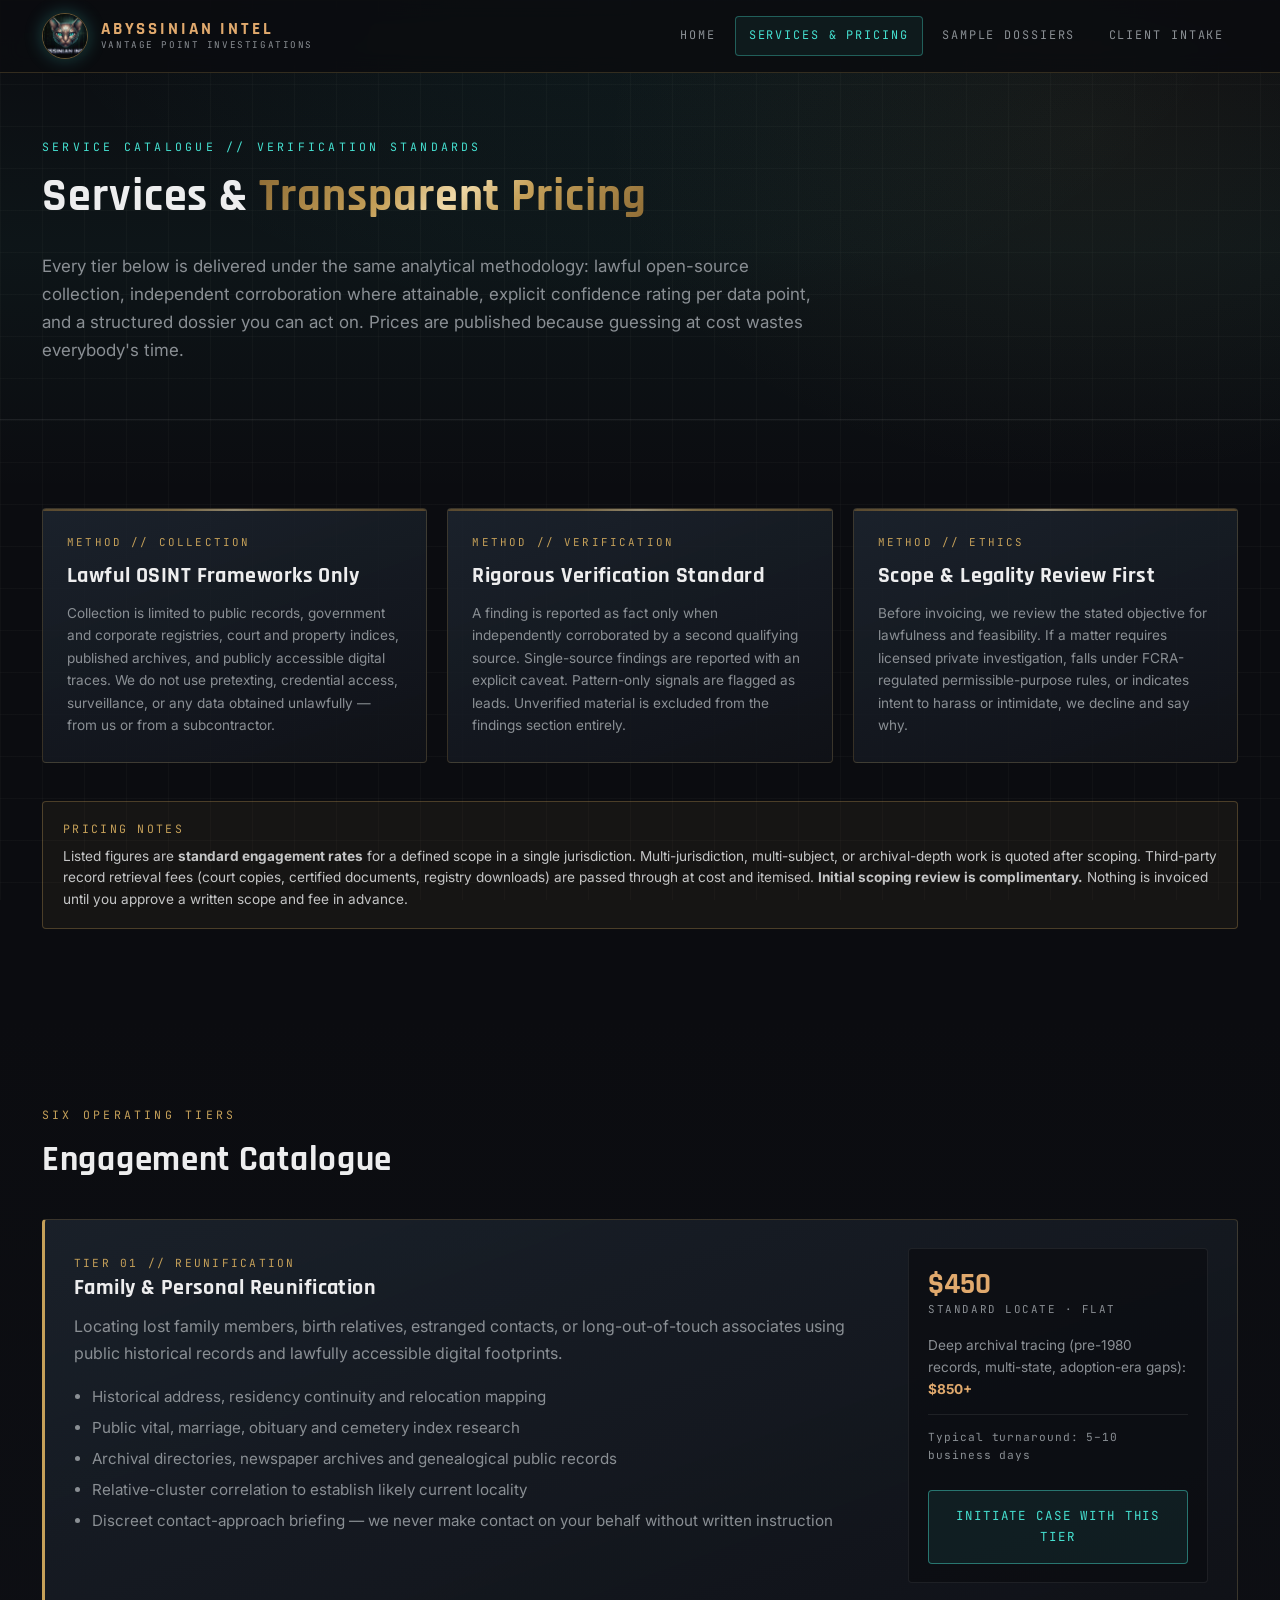
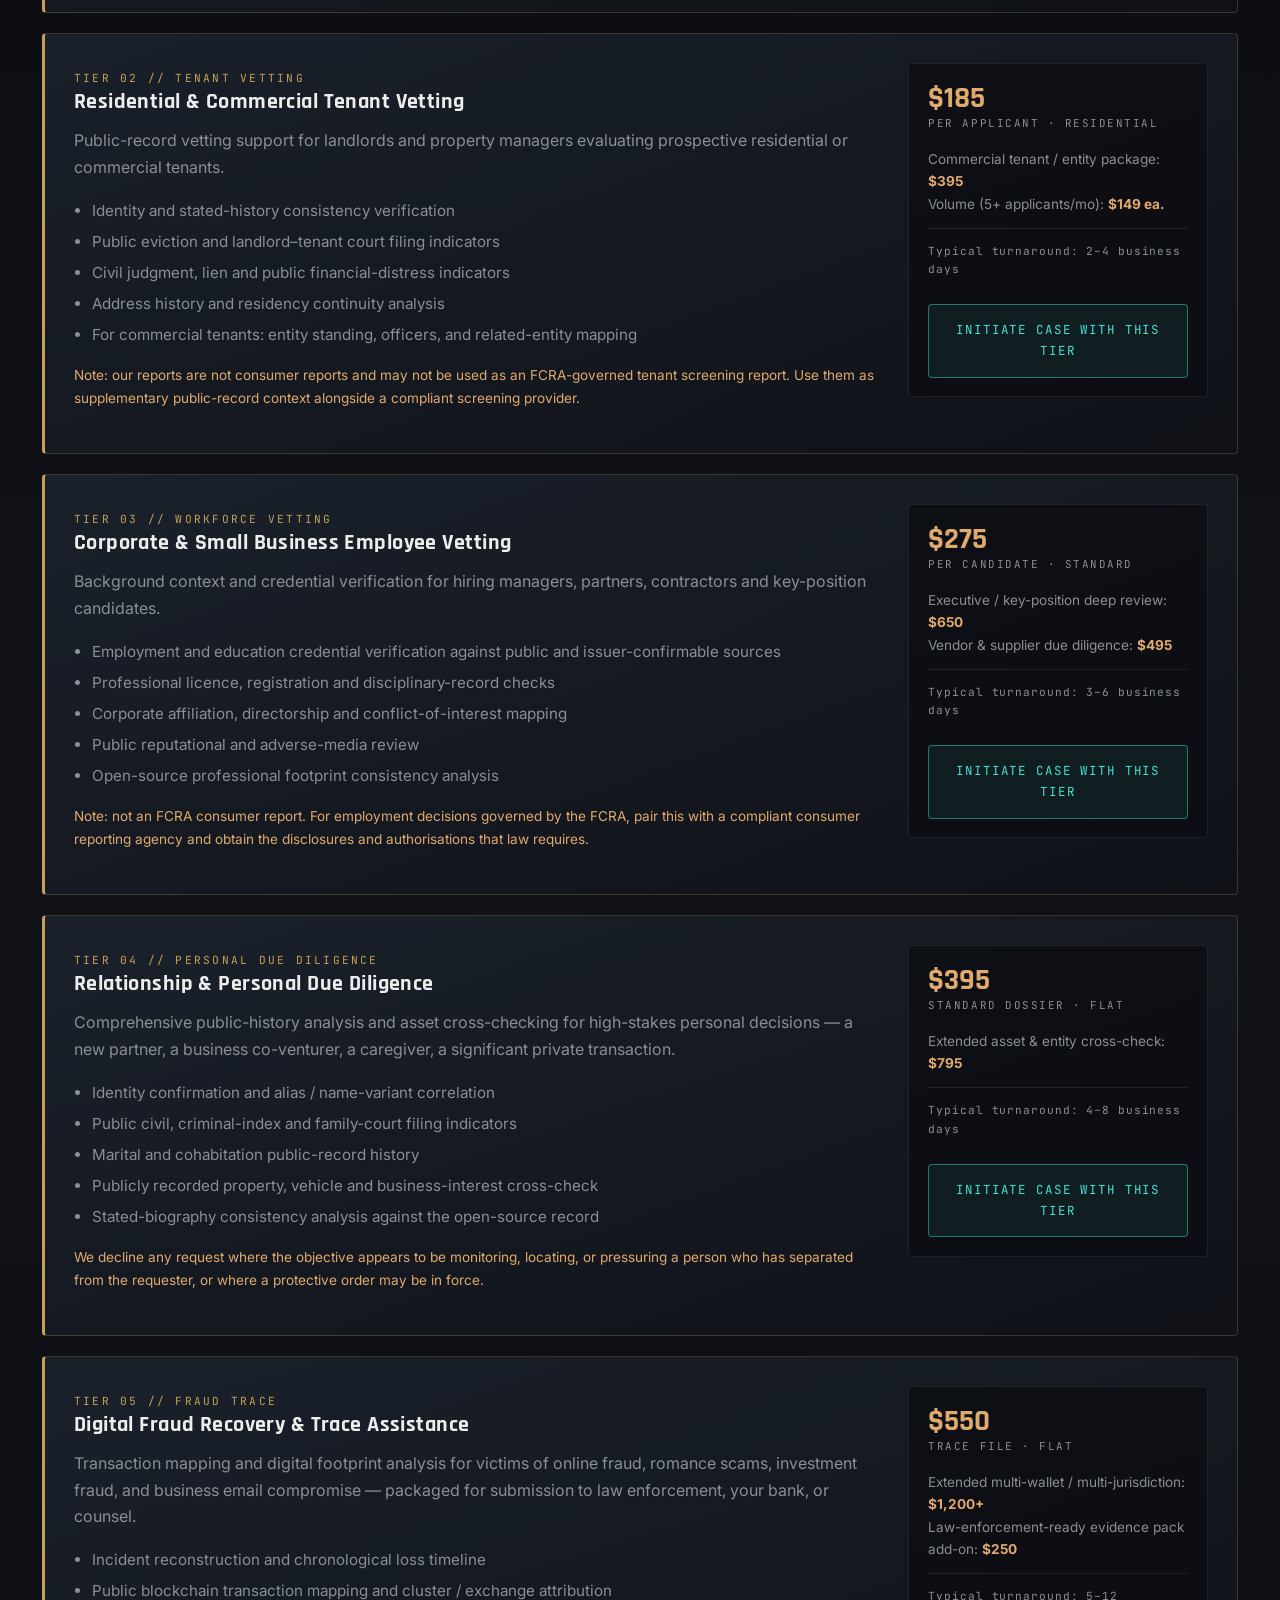
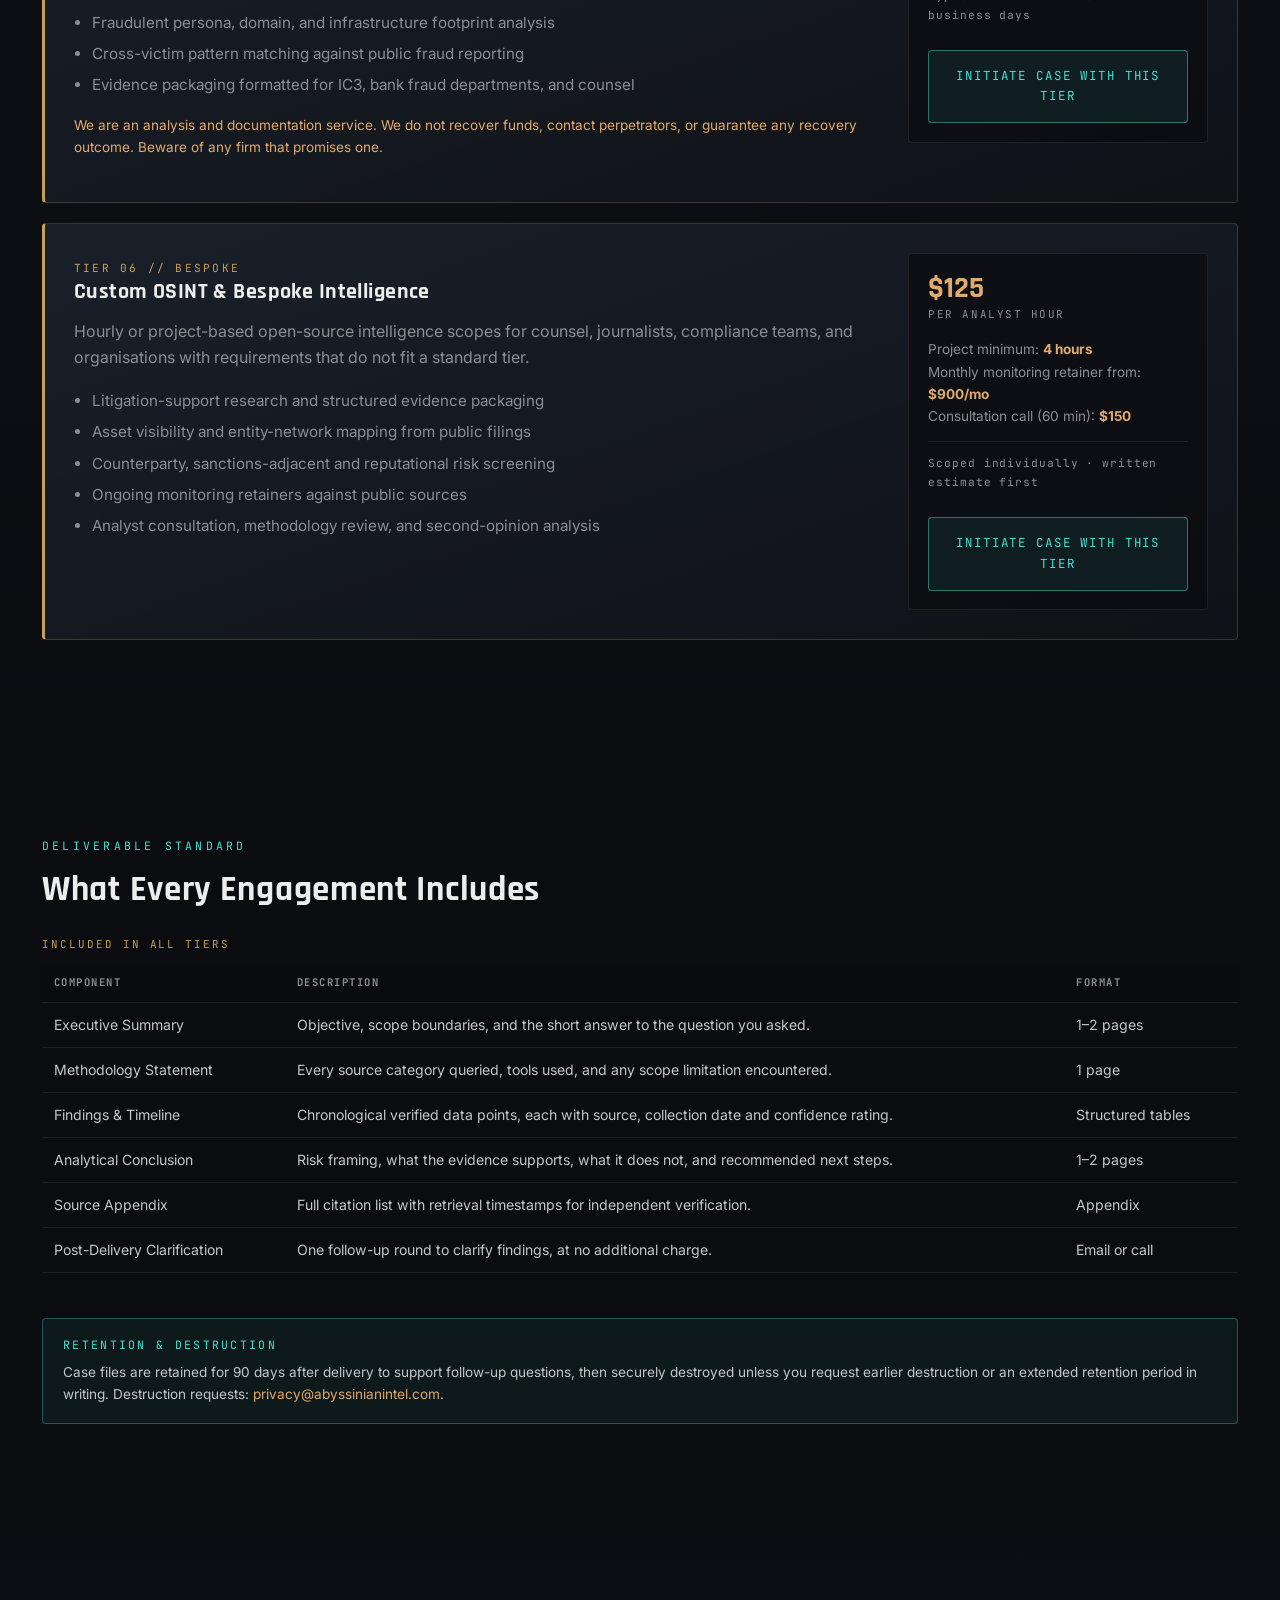
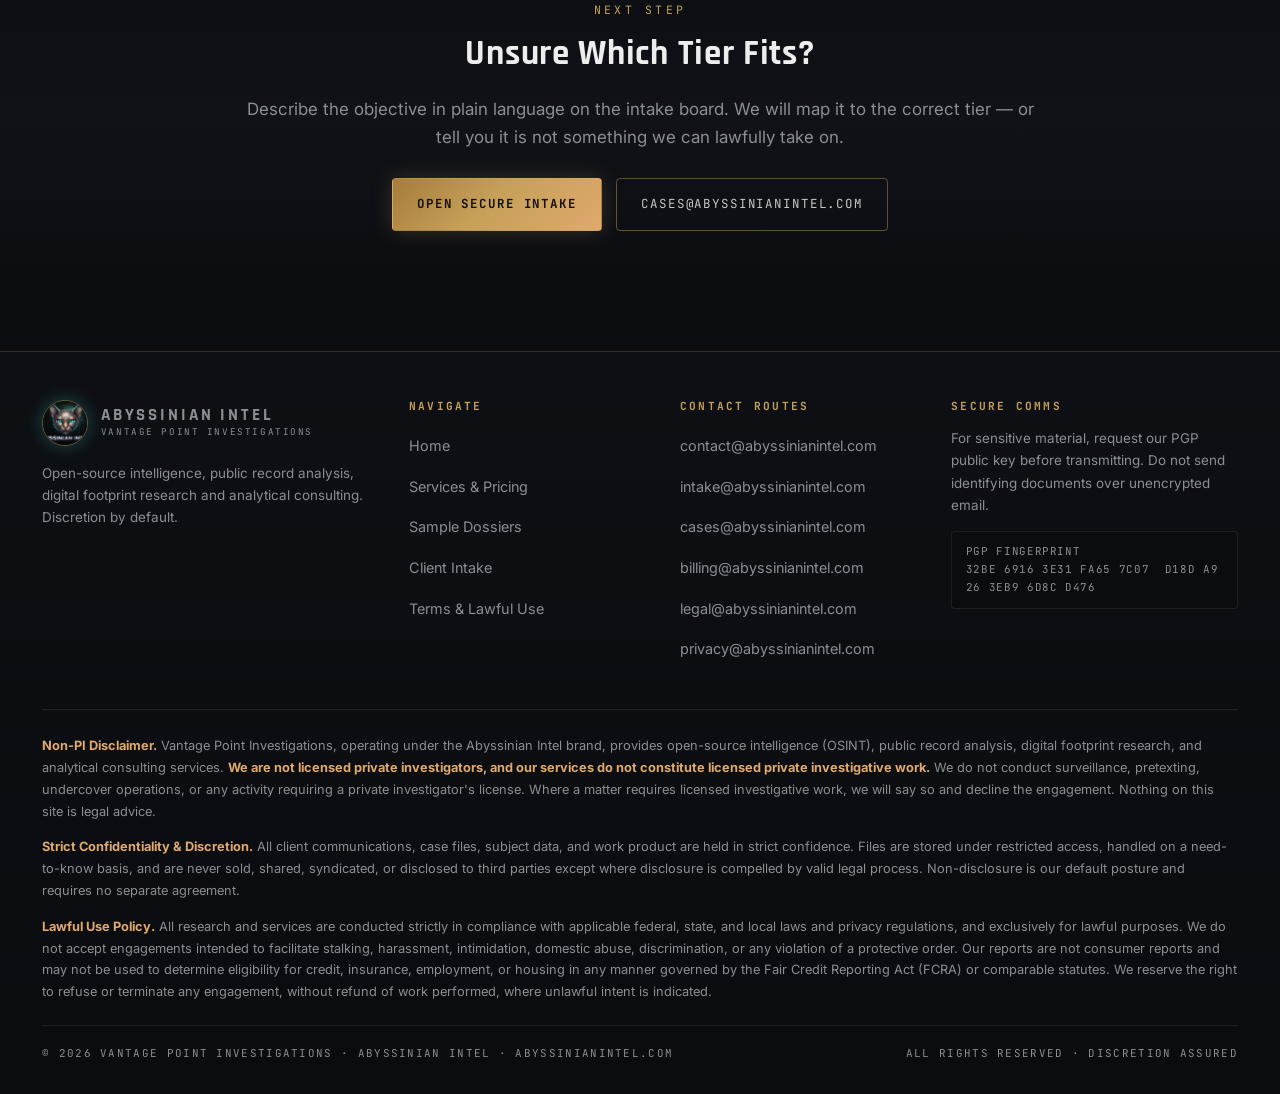
==== services.html @ d6c613a6 "Initial commit: Abyssinian Intel site build" ====
<!DOCTYPE html>
<html lang="en">
<head>
<meta charset="utf-8">
<meta name="viewport" content="width=device-width, initial-scale=1">
<title>Services &amp; Pricing — Abyssinian Intel | Vantage Point Investigations</title>
<meta name="description" content="Transparent OSINT service tiers and pricing: family reunification, tenant vetting, employee vetting, personal due diligence, digital fraud trace assistance, and bespoke intelligence scopes.">
<meta name="theme-color" content="#0B0C10">
<link rel="icon" href="assets/Logo1.jpg">
<link rel="preconnect" href="https://fonts.googleapis.com">
<link rel="preconnect" href="https://fonts.gstatic.com" crossorigin>
<link href="https://fonts.googleapis.com/css2?family=Rajdhani:wght@500;600;700&family=Inter:wght@300;400;500;600&family=JetBrains+Mono:wght@400;500&display=swap" rel="stylesheet">
<link rel="stylesheet" href="assets/css/style.css">
</head>
<body>

<div class="backdrop" aria-hidden="true"></div>

<!-- ====================== HEADER ====================== -->
<header class="site-header">
  <div class="wrap nav">
    <a class="brand" href="index.html" aria-label="Abyssinian Intel — home">
      <img class="brand__mark" src="assets/Logo1.jpg" alt="Abyssinian Intel emblem">
      <span class="brand__text">
        <span class="brand__name">Abyssinian Intel</span>
        <span class="brand__sub">Vantage Point Investigations</span>
      </span>
    </a>
    <button class="nav__toggle" type="button" aria-controls="nav-links" aria-expanded="false" aria-label="Toggle navigation">☰</button>
    <nav class="nav__links" id="nav-links" aria-label="Primary">
      <a href="index.html">Home</a>
      <a href="services.html">Services &amp; Pricing</a>
      <a href="reports.html">Sample Dossiers</a>
      <a href="intake.html">Client Intake</a>
    </nav>
  </div>
</header>

<main>

  <!-- ====================== PAGE HEAD ====================== -->
  <section class="page-head">
    <div class="wrap">
      <span class="eyebrow">Service Catalogue // Verification Standards</span>
      <h1>Services &amp; <span class="metal">Transparent Pricing</span></h1>
      <p class="lede">
        Every tier below is delivered under the same analytical methodology: lawful open-source collection,
        independent corroboration where attainable, explicit confidence rating per data point, and a structured
        dossier you can act on. Prices are published because guessing at cost wastes everybody's time.
      </p>
    </div>
  </section>

  <!-- ====================== METHODOLOGY ====================== -->
  <section class="section">
    <div class="wrap">
      <div class="grid grid--3 mb-3">
        <div class="card" data-reveal>
          <span class="card__icon">METHOD // COLLECTION</span>
          <h3>Lawful OSINT Frameworks Only</h3>
          <p class="small dim mb-0">
            Collection is limited to public records, government and corporate registries, court and property
            indices, published archives, and publicly accessible digital traces. We do not use pretexting,
            credential access, surveillance, or any data obtained unlawfully — from us or from a subcontractor.
          </p>
        </div>
        <div class="card" data-reveal>
          <span class="card__icon">METHOD // VERIFICATION</span>
          <h3>Rigorous Verification Standard</h3>
          <p class="small dim mb-0">
            A finding is reported as fact only when independently corroborated by a second qualifying source.
            Single-source findings are reported with an explicit caveat. Pattern-only signals are flagged as
            leads. Unverified material is excluded from the findings section entirely.
          </p>
        </div>
        <div class="card" data-reveal>
          <span class="card__icon">METHOD // ETHICS</span>
          <h3>Scope &amp; Legality Review First</h3>
          <p class="small dim mb-0">
            Before invoicing, we review the stated objective for lawfulness and feasibility. If a matter requires
            licensed private investigation, falls under FCRA-regulated permissible-purpose rules, or indicates
            intent to harass or intimidate, we decline and say why.
          </p>
        </div>
      </div>

      <div class="notice" role="note">
        <span class="notice__title">Pricing Notes</span>
        <p class="mb-0 small">
          Listed figures are <strong>standard engagement rates</strong> for a defined scope in a single jurisdiction.
          Multi-jurisdiction, multi-subject, or archival-depth work is quoted after scoping. Third-party record
          retrieval fees (court copies, certified documents, registry downloads) are passed through at cost and
          itemised. <strong>Initial scoping review is complimentary.</strong> Nothing is invoiced until you approve
          a written scope and fee in advance.
        </p>
      </div>
    </div>
  </section>

  <!-- ====================== SERVICE TIERS ====================== -->
  <section class="section section--alt">
    <div class="wrap">
      <span class="eyebrow eyebrow--copper">Six Operating Tiers</span>
      <h2 class="mb-3">Engagement Catalogue</h2>

      <!-- ---------- TIER 1 ---------- -->
      <article class="tier" id="tier-1" data-reveal>
        <div>
          <span class="tier__no">TIER 01 // REUNIFICATION</span>
          <h3>Family &amp; Personal Reunification</h3>
          <p class="dim">
            Locating lost family members, birth relatives, estranged contacts, or long-out-of-touch associates
            using public historical records and lawfully accessible digital footprints.
          </p>
          <ul class="dim">
            <li>Historical address, residency continuity and relocation mapping</li>
            <li>Public vital, marriage, obituary and cemetery index research</li>
            <li>Archival directories, newspaper archives and genealogical public records</li>
            <li>Relative-cluster correlation to establish likely current locality</li>
            <li>Discreet contact-approach briefing — we never make contact on your behalf without written instruction</li>
          </ul>
        </div>
        <aside class="tier__price">
          <span class="tier__amount">$450</span>
          <span class="tier__unit">Standard locate · flat</span>
          <p class="small dim mb-1">Deep archival tracing (pre-1980 records, multi-state, adoption-era gaps): <strong style="color:var(--bronze)">$850+</strong></p>
          <div class="tier__meta">Typical turnaround: 5–10 business days</div>
          <a class="btn btn--cyan btn--block mt-2" href="intake.html?service=family-reunification">Initiate Case with this Tier</a>
        </aside>
      </article>

      <!-- ---------- TIER 2 ---------- -->
      <article class="tier" id="tier-2" data-reveal>
        <div>
          <span class="tier__no">TIER 02 // TENANT VETTING</span>
          <h3>Residential &amp; Commercial Tenant Vetting</h3>
          <p class="dim">
            Public-record vetting support for landlords and property managers evaluating prospective residential
            or commercial tenants.
          </p>
          <ul class="dim">
            <li>Identity and stated-history consistency verification</li>
            <li>Public eviction and landlord–tenant court filing indicators</li>
            <li>Civil judgment, lien and public financial-distress indicators</li>
            <li>Address history and residency continuity analysis</li>
            <li>For commercial tenants: entity standing, officers, and related-entity mapping</li>
          </ul>
          <p class="small" style="color:var(--warn)">
            Note: our reports are not consumer reports and may not be used as an FCRA-governed tenant screening
            report. Use them as supplementary public-record context alongside a compliant screening provider.
          </p>
        </div>
        <aside class="tier__price">
          <span class="tier__amount">$185</span>
          <span class="tier__unit">Per applicant · residential</span>
          <p class="small dim mb-1">Commercial tenant / entity package: <strong style="color:var(--bronze)">$395</strong><br>Volume (5+ applicants/mo): <strong style="color:var(--bronze)">$149 ea.</strong></p>
          <div class="tier__meta">Typical turnaround: 2–4 business days</div>
          <a class="btn btn--cyan btn--block mt-2" href="intake.html?service=tenant-vetting">Initiate Case with this Tier</a>
        </aside>
      </article>

      <!-- ---------- TIER 3 ---------- -->
      <article class="tier" id="tier-3" data-reveal>
        <div>
          <span class="tier__no">TIER 03 // WORKFORCE VETTING</span>
          <h3>Corporate &amp; Small Business Employee Vetting</h3>
          <p class="dim">
            Background context and credential verification for hiring managers, partners, contractors and
            key-position candidates.
          </p>
          <ul class="dim">
            <li>Employment and education credential verification against public and issuer-confirmable sources</li>
            <li>Professional licence, registration and disciplinary-record checks</li>
            <li>Corporate affiliation, directorship and conflict-of-interest mapping</li>
            <li>Public reputational and adverse-media review</li>
            <li>Open-source professional footprint consistency analysis</li>
          </ul>
          <p class="small" style="color:var(--warn)">
            Note: not an FCRA consumer report. For employment decisions governed by the FCRA, pair this with a
            compliant consumer reporting agency and obtain the disclosures and authorisations that law requires.
          </p>
        </div>
        <aside class="tier__price">
          <span class="tier__amount">$275</span>
          <span class="tier__unit">Per candidate · standard</span>
          <p class="small dim mb-1">Executive / key-position deep review: <strong style="color:var(--bronze)">$650</strong><br>Vendor &amp; supplier due diligence: <strong style="color:var(--bronze)">$495</strong></p>
          <div class="tier__meta">Typical turnaround: 3–6 business days</div>
          <a class="btn btn--cyan btn--block mt-2" href="intake.html?service=employee-vetting">Initiate Case with this Tier</a>
        </aside>
      </article>

      <!-- ---------- TIER 4 ---------- -->
      <article class="tier" id="tier-4" data-reveal>
        <div>
          <span class="tier__no">TIER 04 // PERSONAL DUE DILIGENCE</span>
          <h3>Relationship &amp; Personal Due Diligence</h3>
          <p class="dim">
            Comprehensive public-history analysis and asset cross-checking for high-stakes personal decisions —
            a new partner, a business co-venturer, a caregiver, a significant private transaction.
          </p>
          <ul class="dim">
            <li>Identity confirmation and alias / name-variant correlation</li>
            <li>Public civil, criminal-index and family-court filing indicators</li>
            <li>Marital and cohabitation public-record history</li>
            <li>Publicly recorded property, vehicle and business-interest cross-check</li>
            <li>Stated-biography consistency analysis against the open-source record</li>
          </ul>
          <p class="small" style="color:var(--warn)">
            We decline any request where the objective appears to be monitoring, locating, or pressuring a person
            who has separated from the requester, or where a protective order may be in force.
          </p>
        </div>
        <aside class="tier__price">
          <span class="tier__amount">$395</span>
          <span class="tier__unit">Standard dossier · flat</span>
          <p class="small dim mb-1">Extended asset &amp; entity cross-check: <strong style="color:var(--bronze)">$795</strong></p>
          <div class="tier__meta">Typical turnaround: 4–8 business days</div>
          <a class="btn btn--cyan btn--block mt-2" href="intake.html?service=relationship-diligence">Initiate Case with this Tier</a>
        </aside>
      </article>

      <!-- ---------- TIER 5 ---------- -->
      <article class="tier" id="tier-5" data-reveal>
        <div>
          <span class="tier__no">TIER 05 // FRAUD TRACE</span>
          <h3>Digital Fraud Recovery &amp; Trace Assistance</h3>
          <p class="dim">
            Transaction mapping and digital footprint analysis for victims of online fraud, romance scams,
            investment fraud, and business email compromise — packaged for submission to law enforcement,
            your bank, or counsel.
          </p>
          <ul class="dim">
            <li>Incident reconstruction and chronological loss timeline</li>
            <li>Public blockchain transaction mapping and cluster / exchange attribution</li>
            <li>Fraudulent persona, domain, and infrastructure footprint analysis</li>
            <li>Cross-victim pattern matching against public fraud reporting</li>
            <li>Evidence packaging formatted for IC3, bank fraud departments, and counsel</li>
          </ul>
          <p class="small" style="color:var(--warn)">
            We are an analysis and documentation service. We do not recover funds, contact perpetrators,
            or guarantee any recovery outcome. Beware of any firm that promises one.
          </p>
        </div>
        <aside class="tier__price">
          <span class="tier__amount">$550</span>
          <span class="tier__unit">Trace file · flat</span>
          <p class="small dim mb-1">Extended multi-wallet / multi-jurisdiction: <strong style="color:var(--bronze)">$1,200+</strong><br>Law-enforcement-ready evidence pack add-on: <strong style="color:var(--bronze)">$250</strong></p>
          <div class="tier__meta">Typical turnaround: 5–12 business days</div>
          <a class="btn btn--cyan btn--block mt-2" href="intake.html?service=fraud-trace">Initiate Case with this Tier</a>
        </aside>
      </article>

      <!-- ---------- TIER 6 ---------- -->
      <article class="tier" id="tier-6" data-reveal>
        <div>
          <span class="tier__no">TIER 06 // BESPOKE</span>
          <h3>Custom OSINT &amp; Bespoke Intelligence</h3>
          <p class="dim">
            Hourly or project-based open-source intelligence scopes for counsel, journalists, compliance teams,
            and organisations with requirements that do not fit a standard tier.
          </p>
          <ul class="dim">
            <li>Litigation-support research and structured evidence packaging</li>
            <li>Asset visibility and entity-network mapping from public filings</li>
            <li>Counterparty, sanctions-adjacent and reputational risk screening</li>
            <li>Ongoing monitoring retainers against public sources</li>
            <li>Analyst consultation, methodology review, and second-opinion analysis</li>
          </ul>
        </div>
        <aside class="tier__price">
          <span class="tier__amount">$125</span>
          <span class="tier__unit">Per analyst hour</span>
          <p class="small dim mb-1">Project minimum: <strong style="color:var(--bronze)">4 hours</strong><br>Monthly monitoring retainer from: <strong style="color:var(--bronze)">$900/mo</strong><br>Consultation call (60 min): <strong style="color:var(--bronze)">$150</strong></p>
          <div class="tier__meta">Scoped individually · written estimate first</div>
          <a class="btn btn--cyan btn--block mt-2" href="intake.html?service=custom-osint">Initiate Case with this Tier</a>
        </aside>
      </article>

    </div>
  </section>

  <!-- ====================== COMPARISON / DELIVERABLES ====================== -->
  <section class="section">
    <div class="wrap">
      <span class="eyebrow">Deliverable Standard</span>
      <h2 class="mb-2">What Every Engagement Includes</h2>
      <div class="table-scroll">
        <table class="data-table">
          <caption>Included in all tiers</caption>
          <thead>
            <tr><th scope="col">Component</th><th scope="col">Description</th><th scope="col">Format</th></tr>
          </thead>
          <tbody>
            <tr><td>Executive Summary</td><td>Objective, scope boundaries, and the short answer to the question you asked.</td><td>1–2 pages</td></tr>
            <tr><td>Methodology Statement</td><td>Every source category queried, tools used, and any scope limitation encountered.</td><td>1 page</td></tr>
            <tr><td>Findings &amp; Timeline</td><td>Chronological verified data points, each with source, collection date and confidence rating.</td><td>Structured tables</td></tr>
            <tr><td>Analytical Conclusion</td><td>Risk framing, what the evidence supports, what it does not, and recommended next steps.</td><td>1–2 pages</td></tr>
            <tr><td>Source Appendix</td><td>Full citation list with retrieval timestamps for independent verification.</td><td>Appendix</td></tr>
            <tr><td>Post-Delivery Clarification</td><td>One follow-up round to clarify findings, at no additional charge.</td><td>Email or call</td></tr>
          </tbody>
        </table>
      </div>

      <div class="notice notice--cyan mt-2">
        <span class="notice__title">Retention &amp; Destruction</span>
        <p class="mb-0 small">
          Case files are retained for 90 days after delivery to support follow-up questions, then securely destroyed
          unless you request earlier destruction or an extended retention period in writing. Destruction requests:
          <a href="mailto:privacy@abyssinianintel.com">privacy@abyssinianintel.com</a>.
        </p>
      </div>
    </div>
  </section>

  <!-- ====================== CTA ====================== -->
  <section class="section section--alt">
    <div class="wrap center">
      <span class="eyebrow eyebrow--copper">Next Step</span>
      <h2>Unsure Which Tier Fits?</h2>
      <p class="lede mb-2">
        Describe the objective in plain language on the intake board. We will map it to the correct tier —
        or tell you it is not something we can lawfully take on.
      </p>
      <div class="btn-row">
        <a class="btn btn--primary" href="intake.html">Open Secure Intake</a>
        <a class="btn btn--ghost" href="mailto:cases@abyssinianintel.com">cases@abyssinianintel.com</a>
      </div>
    </div>
  </section>

</main>

<!-- ====================== FOOTER ====================== -->
<footer class="site-footer">
  <div class="wrap">
    <div class="footer-grid">
      <div>
        <a class="brand" href="index.html" style="margin-bottom:1rem">
          <img class="brand__mark" src="assets/Logo1.jpg" alt="">
          <span class="brand__text">
            <span class="brand__name">Abyssinian Intel</span>
            <span class="brand__sub">Vantage Point Investigations</span>
          </span>
        </a>
        <p class="footer-note">
          Open-source intelligence, public record analysis, digital footprint research
          and analytical consulting. Discretion by default.
        </p>
      </div>
      <div>
        <h4>Navigate</h4>
        <ul>
          <li><a href="index.html">Home</a></li>
          <li><a href="services.html">Services &amp; Pricing</a></li>
          <li><a href="reports.html">Sample Dossiers</a></li>
          <li><a href="intake.html">Client Intake</a></li>
          <li><a href="intake.html#terms">Terms &amp; Lawful Use</a></li>
        </ul>
      </div>
      <div>
        <h4>Contact Routes</h4>
        <ul>
          <li><a href="mailto:contact@abyssinianintel.com">contact@abyssinianintel.com</a></li>
          <li><a href="mailto:intake@abyssinianintel.com">intake@abyssinianintel.com</a></li>
          <li><a href="mailto:cases@abyssinianintel.com">cases@abyssinianintel.com</a></li>
          <li><a href="mailto:billing@abyssinianintel.com">billing@abyssinianintel.com</a></li>
          <li><a href="mailto:legal@abyssinianintel.com">legal@abyssinianintel.com</a></li>
          <li><a href="mailto:privacy@abyssinianintel.com">privacy@abyssinianintel.com</a></li>
        </ul>
      </div>
      <div>
        <h4>Secure Comms</h4>
        <p class="footer-note">
          For sensitive material, request our PGP public key before transmitting. Do not send
          identifying documents over unencrypted email.
        </p>
        <div class="pgp">
          PGP FINGERPRINT<br>
          32BE 6916 3E31 FA65 7C07&nbsp; D18D A926 3EB9 6D8C D476<br>
        </div>
      </div>
    </div>

    <div class="legal-block">
      <p>
        <strong>Non-PI Disclaimer.</strong> Vantage Point Investigations, operating under the Abyssinian Intel
        brand, provides open-source intelligence (OSINT), public record analysis, digital footprint research,
        and analytical consulting services. <strong>We are not licensed private investigators, and our services
        do not constitute licensed private investigative work.</strong> We do not conduct surveillance, pretexting,
        undercover operations, or any activity requiring a private investigator's license. Where a matter requires
        licensed investigative work, we will say so and decline the engagement. Nothing on this site is legal advice.
      </p>
      <p>
        <strong>Strict Confidentiality &amp; Discretion.</strong> All client communications, case files, subject
        data, and work product are held in strict confidence. Files are stored under restricted access, handled
        on a need-to-know basis, and are never sold, shared, syndicated, or disclosed to third parties except
        where disclosure is compelled by valid legal process. Non-disclosure is our default posture and requires
        no separate agreement.
      </p>
      <p>
        <strong>Lawful Use Policy.</strong> All research and services are conducted strictly in compliance with
        applicable federal, state, and local laws and privacy regulations, and exclusively for lawful purposes.
        We do not accept engagements intended to facilitate stalking, harassment, intimidation, domestic abuse,
        discrimination, or any violation of a protective order. Our reports are not consumer reports and may not
        be used to determine eligibility for credit, insurance, employment, or housing in any manner governed by
        the Fair Credit Reporting Act (FCRA) or comparable statutes. We reserve the right to refuse or terminate
        any engagement, without refund of work performed, where unlawful intent is indicated.
      </p>
      <div class="colophon">
        <span>&copy; <span data-year>2026</span> Vantage Point Investigations · Abyssinian Intel · abyssinianintel.com</span>
        <span>All rights reserved · Discretion assured</span>
      </div>
    </div>
  </div>
</footer>

<script src="assets/js/main.js"></script>
</body>
</html>
---- assets/css/style.css ----
/* ==========================================================================
   ABYSSINIAN INTEL / VANTAGE POINT INVESTIGATIONS
   Global stylesheet — shared across index, services, reports, intake
   --------------------------------------------------------------------------
   Palette:
     --obsidian   #0B0C10   deep background
     --gunmetal   #1F2833   panel / elevated surface
     --copper     #C5A059   primary metallic accent
     --bronze     #E0A96D   secondary metallic accent (gradient partner)
     --cyan       #45E0D0   active data node / live signal
     --bone       #C5C6C7   primary off-white text
   ========================================================================== */

/* ---------- 1. TOKENS ---------- */
:root {
  --obsidian:      #0B0C10;
  --obsidian-2:    #101218;
  --gunmetal:      #1F2833;
  --gunmetal-2:    #17202A;
  --copper:        #C5A059;
  --bronze:        #E0A96D;
  --cyan:          #45E0D0;
  --cyan-dim:      #1E8C82;
  --bone:          #C5C6C7;
  --bone-dim:      #8A8F94;
  --danger:        #D9534F;
  --warn:          #E0A96D;
  --ok:            #45E0D0;

  --metal-grad: linear-gradient(135deg, #8C6A34 0%, #C5A059 35%, #F0D9A8 50%, #C5A059 65%, #8C6A34 100%);
  --edge:       1px solid rgba(197, 160, 89, 0.22);
  --edge-soft:  1px solid rgba(197, 198, 199, 0.10);
  --glow-cyan:  0 0 18px rgba(69, 224, 208, 0.28);
  --glow-copper:0 0 22px rgba(197, 160, 89, 0.22);

  --font-display: "Rajdhani", "Oswald", "Arial Narrow", sans-serif;
  --font-body:    "Inter", "Segoe UI", system-ui, -apple-system, sans-serif;
  --font-mono:    "JetBrains Mono", "IBM Plex Mono", "Consolas", monospace;

  --maxw: 1240px;
  --radius: 4px;
}

/* ---------- 2. RESET ---------- */
*, *::before, *::after { box-sizing: border-box; }
html { scroll-behavior: smooth; -webkit-text-size-adjust: 100%; }
body {
  margin: 0;
  background: var(--obsidian);
  color: var(--bone);
  font-family: var(--font-body);
  font-size: 16px;
  line-height: 1.65;
  overflow-x: hidden;
}
img { max-width: 100%; display: block; }
a { color: var(--bronze); text-decoration: none; transition: color .2s ease; }
a:hover { color: var(--cyan); }
h1, h2, h3, h4 {
  font-family: var(--font-display);
  font-weight: 700;
  letter-spacing: .02em;
  line-height: 1.18;
  margin: 0 0 .6em;
  color: #EDEDEE;
}
h1 { font-size: clamp(2rem, 5vw, 3.4rem); }
h2 { font-size: clamp(1.5rem, 3vw, 2.2rem); }
h3 { font-size: clamp(1.1rem, 2vw, 1.35rem); }
p  { margin: 0 0 1.1em; }
ul { margin: 0 0 1.1em; padding-left: 1.15rem; }
li { margin-bottom: .4em; }
hr { border: 0; border-top: var(--edge-soft); margin: 2.5rem 0; }

/* Anchor targets must clear the sticky header, or a jump to #tier-3 (or a
   case file, or #terms) lands with its heading hidden behind the nav bar. */
[id] { scroll-margin-top: 88px; }

/* ---------- 3. LAYOUT PRIMITIVES ---------- */
.wrap { width: 100%; max-width: var(--maxw); margin: 0 auto; padding-inline: 22px; }
.section { padding-block: clamp(3rem, 7vw, 5.5rem); }
.section--alt { background: linear-gradient(180deg, var(--obsidian) 0%, var(--obsidian-2) 50%, var(--obsidian) 100%); }
.center { text-align: center; }
.lede { font-size: 1.06rem; color: var(--bone-dim); max-width: 72ch; }
.center .lede { margin-inline: auto; }

/* Eyebrow / classification label */
.eyebrow {
  font-family: var(--font-mono);
  font-size: .72rem;
  letter-spacing: .28em;
  text-transform: uppercase;
  color: var(--cyan);
  margin-bottom: .9rem;
  display: block;
}
.eyebrow--copper { color: var(--copper); }

/* Metallic gradient text */
.metal {
  background: var(--metal-grad);
  -webkit-background-clip: text;
  background-clip: text;
  color: transparent;
  -webkit-text-fill-color: transparent;
}

/* ---------- 4. BACKDROP: subtle data-grid + scanline ---------- */
.backdrop {
  position: fixed;
  inset: 0;
  z-index: -2;
  pointer-events: none;
  background:
    radial-gradient(900px 600px at 50% -10%, rgba(69,224,208,.07), transparent 70%),
    radial-gradient(700px 500px at 85% 15%, rgba(197,160,89,.06), transparent 70%),
    linear-gradient(rgba(197,198,199,.030) 1px, transparent 1px) 0 0 / 100% 42px,
    linear-gradient(90deg, rgba(197,198,199,.030) 1px, transparent 1px) 0 0 / 42px 100%,
    var(--obsidian);
}
.backdrop::after {
  /* slow ambient sweep */
  content: "";
  position: absolute;
  inset: 0;
  background: linear-gradient(180deg, transparent 0%, rgba(69,224,208,.045) 50%, transparent 100%);
  height: 55%;
  animation: sweep 14s linear infinite;
}
@keyframes sweep {
  0%   { transform: translateY(-60%); opacity: 0; }
  15%  { opacity: 1; }
  85%  { opacity: 1; }
  100% { transform: translateY(160%); opacity: 0; }
}

/* ---------- 5. HEADER / NAV ---------- */
.site-header {
  position: sticky;
  top: 0;
  z-index: 60;
  background: rgba(11, 12, 16, .86);
  backdrop-filter: blur(10px);
  -webkit-backdrop-filter: blur(10px);
  border-bottom: var(--edge);
}
.nav {
  display: flex;
  align-items: center;
  justify-content: space-between;
  gap: 1rem;
  min-height: 72px;
}
.brand { display: flex; align-items: center; gap: .8rem; }
.brand__mark {
  width: 46px; height: 46px;
  border-radius: 50%;
  object-fit: cover;
  object-position: center 42%;
  border: 1px solid rgba(197,160,89,.5);
  box-shadow: var(--glow-cyan);
  flex: none;
}
.brand__text { display: flex; flex-direction: column; line-height: 1.05; }
.brand__name {
  font-family: var(--font-display);
  font-weight: 700;
  font-size: 1.05rem;
  letter-spacing: .17em;
  text-transform: uppercase;
}
.brand__sub {
  font-family: var(--font-mono);
  font-size: .58rem;
  letter-spacing: .17em;
  text-transform: uppercase;
  color: var(--bone-dim);
  margin-top: 3px;
}

.nav__links { display: flex; align-items: center; gap: .35rem; }
.nav__links a {
  font-family: var(--font-mono);
  font-size: .74rem;
  letter-spacing: .16em;
  text-transform: uppercase;
  color: var(--bone-dim);
  padding: .55rem .8rem;
  border: 1px solid transparent;
  border-radius: var(--radius);
  transition: all .2s ease;
}
.nav__links a:hover { color: var(--bone); border-color: rgba(197,160,89,.28); }
.nav__links a.is-active { color: var(--cyan); border-color: rgba(69,224,208,.35); background: rgba(69,224,208,.06); }

/* Mobile nav toggle */
.nav__toggle {
  display: none;
  background: transparent;
  border: var(--edge);
  border-radius: var(--radius);
  color: var(--bone);
  width: 44px; height: 40px;
  cursor: pointer;
  font-size: 1.1rem;
  line-height: 1;
}

@media (max-width: 900px) {
  .nav__toggle { display: block; }
  .nav__links {
    position: absolute;
    top: 100%; left: 0; right: 0;
    flex-direction: column;
    align-items: stretch;
    gap: 0;
    background: rgba(11,12,16,.98);
    border-bottom: var(--edge);
    padding: .5rem 18px 1rem;
  }
  .nav__links[hidden] { display: none; }
  .nav__links a { padding: .8rem .6rem; border-bottom: var(--edge-soft); border-radius: 0; }
}

/* ---------- 6. BUTTONS ---------- */
.btn {
  display: inline-flex;
  align-items: center;
  justify-content: center;
  gap: .55rem;
  font-family: var(--font-mono);
  font-size: .78rem;
  letter-spacing: .15em;
  text-transform: uppercase;
  padding: .95rem 1.5rem;
  border-radius: var(--radius);
  border: 1px solid rgba(197,160,89,.45);
  cursor: pointer;
  transition: transform .18s ease, box-shadow .25s ease, border-color .2s ease, color .2s ease;
  text-align: center;
}
.btn--primary {
  background: linear-gradient(135deg, #A67C3A 0%, #C5A059 45%, #E0A96D 100%);
  color: #14100A;
  font-weight: 700;
  border-color: transparent;
  box-shadow: var(--glow-copper);
}
.btn--primary:hover { transform: translateY(-2px); color: #14100A; box-shadow: 0 0 30px rgba(224,169,109,.4); }
.btn--ghost { background: transparent; color: var(--bone); }
.btn--ghost:hover { transform: translateY(-2px); border-color: var(--cyan); color: var(--cyan); box-shadow: var(--glow-cyan); }
.btn--cyan {
  background: rgba(69,224,208,.08);
  border-color: rgba(69,224,208,.45);
  color: var(--cyan);
}
.btn--cyan:hover { background: rgba(69,224,208,.16); transform: translateY(-2px); box-shadow: var(--glow-cyan); }
.btn--block { width: 100%; }
.btn-row { display: flex; flex-wrap: wrap; gap: .9rem; }
.center .btn-row { justify-content: center; }

/* ---------- 7. HERO ---------- */
.hero {
  position: relative;
  min-height: calc(100vh - 72px);
  display: flex;
  align-items: center;
  padding-block: clamp(3rem, 8vw, 6rem);
  overflow: hidden;
}
.hero__inner {
  display: grid;
  grid-template-columns: 1.05fr .95fr;
  gap: clamp(2rem, 5vw, 4rem);
  align-items: center;
  width: 100%;
}
.hero h1 { margin-bottom: .5em; }
.hero__sub { font-size: 1.08rem; color: var(--bone-dim); max-width: 56ch; }

/* Logo with ambient pulse */
.hero__logo { position: relative; display: grid; place-items: center; }
.hero__logo img {
  position: relative;
  z-index: 2;
  width: 100%;
  max-width: 520px;
  border-radius: 8px;
  border: 1px solid rgba(197,160,89,.30);
  box-shadow: 0 24px 70px rgba(0,0,0,.65);
}
.pulse-ring {
  position: absolute;
  z-index: 1;
  width: min(78%, 420px);
  aspect-ratio: 1;
  border-radius: 50%;
  border: 1px solid rgba(69,224,208,.35);
  animation: pulse 4.2s ease-out infinite;
  pointer-events: none;
}
.pulse-ring:nth-child(2) { animation-delay: 1.4s; }
.pulse-ring:nth-child(3) { animation-delay: 2.8s; }
@keyframes pulse {
  0%   { transform: scale(.72); opacity: .0; }
  25%  { opacity: .75; }
  100% { transform: scale(1.55); opacity: 0; }
}

/* Live status strip */
.status-strip {
  display: flex;
  flex-wrap: wrap;
  gap: 1.4rem;
  margin-top: 2rem;
  padding-top: 1.4rem;
  border-top: var(--edge-soft);
  font-family: var(--font-mono);
  font-size: .7rem;
  letter-spacing: .14em;
  text-transform: uppercase;
  color: var(--bone-dim);
}
.node { display: inline-flex; align-items: center; gap: .5rem; }
.node::before {
  content: "";
  width: 7px; height: 7px;
  border-radius: 50%;
  background: var(--cyan);
  box-shadow: 0 0 10px var(--cyan);
  animation: blip 2.4s ease-in-out infinite;
}
.node--copper::before { background: var(--copper); box-shadow: 0 0 10px var(--copper); animation-delay: .8s; }
@keyframes blip { 0%,100% { opacity: 1; } 50% { opacity: .25; } }

@media (max-width: 920px) {
  .hero { min-height: auto; }
  .hero__inner { grid-template-columns: 1fr; }
  .hero__logo { order: -1; }
}

/* ---------- 8. CARDS & GRIDS ---------- */
.grid { display: grid; gap: 1.25rem; }
.grid--3 { grid-template-columns: repeat(3, 1fr); }
.grid--4 { grid-template-columns: repeat(4, 1fr); }
.grid--2 { grid-template-columns: repeat(2, 1fr); }
@media (max-width: 980px) { .grid--3, .grid--4 { grid-template-columns: repeat(2, 1fr); } }
@media (max-width: 640px) { .grid--2, .grid--3, .grid--4 { grid-template-columns: 1fr; } }

.card {
  position: relative;
  background: linear-gradient(160deg, rgba(31,40,51,.78) 0%, rgba(16,18,24,.9) 100%);
  border: var(--edge);
  border-radius: var(--radius);
  padding: 1.6rem 1.5rem;
  transition: transform .22s ease, border-color .22s ease, box-shadow .25s ease;
  overflow: hidden;
}
.card::before {
  content: "";
  position: absolute;
  top: 0; left: 0; right: 0;
  height: 2px;
  background: var(--metal-grad);
  opacity: .55;
  transition: opacity .25s ease;
}
.card:hover { transform: translateY(-4px); border-color: rgba(69,224,208,.35); box-shadow: 0 16px 40px rgba(0,0,0,.5); }
.card:hover::before { opacity: 1; }
.card__icon {
  font-family: var(--font-mono);
  font-size: .68rem;
  letter-spacing: .2em;
  color: var(--copper);
  display: block;
  margin-bottom: .7rem;
}
.card p:last-child { margin-bottom: 0; }
.card--link { display: block; color: inherit; }
.card--link:hover { color: inherit; }
.card__go {
  font-family: var(--font-mono);
  font-size: .72rem;
  letter-spacing: .16em;
  text-transform: uppercase;
  color: var(--cyan);
}

/* ---------- 9. SERVICE TIERS ---------- */
.tier {
  display: grid;
  grid-template-columns: 1fr 300px;
  gap: 1.8rem;
  align-items: start;
  background: linear-gradient(160deg, rgba(31,40,51,.72) 0%, rgba(16,18,24,.92) 100%);
  border: var(--edge);
  border-left: 3px solid var(--copper);
  border-radius: var(--radius);
  padding: 1.8rem;
  margin-bottom: 1.25rem;
}
.tier:hover { border-left-color: var(--cyan); }
.tier__no {
  font-family: var(--font-mono);
  font-size: .7rem;
  letter-spacing: .2em;
  color: var(--copper);
}
.tier__price {
  background: rgba(11,12,16,.7);
  border: var(--edge-soft);
  border-radius: var(--radius);
  padding: 1.15rem 1.2rem;
}
.tier__amount {
  font-family: var(--font-display);
  font-size: 1.9rem;
  font-weight: 700;
  color: var(--bronze);
  line-height: 1.1;
}
.tier__unit {
  font-family: var(--font-mono);
  font-size: .68rem;
  letter-spacing: .14em;
  text-transform: uppercase;
  color: var(--bone-dim);
  display: block;
  margin-bottom: .9rem;
}
.tier__meta {
  font-family: var(--font-mono);
  font-size: .7rem;
  letter-spacing: .08em;
  color: var(--bone-dim);
  border-top: var(--edge-soft);
  padding-top: .8rem;
  margin-top: .8rem;
}
.tier ul { font-size: .95rem; }
@media (max-width: 860px) { .tier { grid-template-columns: 1fr; } }

/* ---------- 10. NOTICES / BANNERS ---------- */
.notice {
  border-radius: var(--radius);
  padding: 1.1rem 1.25rem;
  font-size: .9rem;
  line-height: 1.6;
  border: 1px solid rgba(197,160,89,.3);
  background: rgba(197,160,89,.06);
}
.notice--cyan { border-color: rgba(69,224,208,.32); background: rgba(69,224,208,.06); }
.notice--red { border-color: rgba(217,83,79,.4); background: rgba(217,83,79,.08); }
.notice__title {
  font-family: var(--font-mono);
  font-size: .72rem;
  letter-spacing: .2em;
  text-transform: uppercase;
  color: var(--copper);
  display: block;
  margin-bottom: .45rem;
}
.notice--cyan .notice__title { color: var(--cyan); }
.notice--red .notice__title { color: #F09A97; }
.notice p:last-child { margin-bottom: 0; }

/* ---------- 11. REPORTS / CLASSIFIED DASHBOARD ---------- */
.classified-bar {
  border: 1px solid rgba(217,83,79,.45);
  background: repeating-linear-gradient(45deg, rgba(217,83,79,.10) 0 12px, rgba(217,83,79,.04) 12px 24px);
  border-radius: var(--radius);
  padding: .85rem 1.1rem;
  font-family: var(--font-mono);
  font-size: .72rem;
  letter-spacing: .2em;
  text-transform: uppercase;
  color: #F0A9A6;
  display: flex;
  align-items: center;
  gap: .7rem;
  flex-wrap: wrap;
}
.classified-bar::before {
  content: "";
  width: 8px; height: 8px; border-radius: 50%;
  background: var(--danger);
  box-shadow: 0 0 10px var(--danger);
  animation: blip 1.6s ease-in-out infinite;
  flex: none;
}

.terminal {
  display: grid;
  grid-template-columns: 290px 1fr;
  gap: 1.25rem;
  margin-top: 1.5rem;
}
/* Grid items default to min-width:auto, which means a wide child (a data
   table) forces the whole track wider instead of letting .table-scroll
   scroll. min-width:0 lets the track shrink and the overflow container do
   its job — without this the dossier blows the page out sideways on phones. */
.terminal > * { min-width: 0; }
@media (max-width: 900px) { .terminal { grid-template-columns: 1fr; } }

.case-list {
  background: linear-gradient(180deg, rgba(31,40,51,.7), rgba(16,18,24,.9));
  border: var(--edge);
  border-radius: var(--radius);
  padding: 1rem;
  align-self: start;
  position: sticky;
  top: 90px;
}
@media (max-width: 900px) { .case-list { position: static; } }
.case-list__head {
  font-family: var(--font-mono);
  font-size: .68rem;
  letter-spacing: .2em;
  text-transform: uppercase;
  color: var(--bone-dim);
  padding-bottom: .7rem;
  margin-bottom: .7rem;
  border-bottom: var(--edge-soft);
}
.case-btn {
  display: block;
  width: 100%;
  text-align: left;
  background: transparent;
  border: 1px solid transparent;
  border-left: 2px solid rgba(197,160,89,.3);
  border-radius: 0 var(--radius) var(--radius) 0;
  color: var(--bone-dim);
  padding: .75rem .85rem;
  margin-bottom: .5rem;
  cursor: pointer;
  font-family: inherit;
  transition: all .2s ease;
}
.case-btn:hover { background: rgba(197,160,89,.07); color: var(--bone); }
.case-btn.is-active {
  background: rgba(69,224,208,.08);
  border-left-color: var(--cyan);
  color: var(--bone);
  box-shadow: inset 0 0 24px rgba(69,224,208,.06);
}
.case-btn__id {
  display: block;
  font-family: var(--font-mono);
  font-size: .68rem;
  letter-spacing: .16em;
  color: var(--copper);
  margin-bottom: .2rem;
}
.case-btn.is-active .case-btn__id { color: var(--cyan); }
.case-btn__title { font-size: .88rem; line-height: 1.35; }

.dossier {
  background: linear-gradient(180deg, rgba(31,40,51,.62), rgba(11,12,16,.94));
  border: var(--edge);
  border-radius: var(--radius);
  min-height: 620px;
  display: flex;
  flex-direction: column;
}
.dossier__head {
  padding: 1.2rem 1.4rem;
  border-bottom: var(--edge-soft);
  display: flex;
  justify-content: space-between;
  align-items: flex-start;
  gap: 1rem;
  flex-wrap: wrap;
}
.dossier__title { margin: 0; font-size: 1.25rem; }
.dossier__meta {
  font-family: var(--font-mono);
  font-size: .7rem;
  letter-spacing: .12em;
  color: var(--bone-dim);
  text-transform: uppercase;
}
.stamp {
  font-family: var(--font-mono);
  font-size: .66rem;
  letter-spacing: .18em;
  text-transform: uppercase;
  border: 1px solid currentColor;
  border-radius: 3px;
  padding: .32rem .6rem;
  white-space: nowrap;
}
.stamp--red   { color: #E88B87; }
.stamp--amber { color: var(--bronze); }
.stamp--cyan  { color: var(--cyan); }

.tabs {
  display: flex;
  gap: 0;
  border-bottom: var(--edge-soft);
  overflow-x: auto;
  scrollbar-width: thin;
  -webkit-overflow-scrolling: touch;
  min-width: 0;
}
.tab {
  background: transparent;
  border: 0;
  border-bottom: 2px solid transparent;
  color: var(--bone-dim);
  font-family: var(--font-mono);
  font-size: .7rem;
  letter-spacing: .14em;
  text-transform: uppercase;
  padding: .95rem 1.15rem;
  cursor: pointer;
  white-space: nowrap;
  transition: all .2s ease;
}
.tab:hover { color: var(--bone); background: rgba(197,160,89,.05); }
.tab.is-active { color: var(--cyan); border-bottom-color: var(--cyan); background: rgba(69,224,208,.05); }

.dossier__body { padding: 1.5rem 1.4rem; flex: 1; min-width: 0; }
.panel[hidden] { display: none; }
.panel { animation: fadein .28s ease; }
@keyframes fadein { from { opacity: 0; transform: translateY(6px); } to { opacity: 1; transform: none; } }

.redact {
  background: #2A2D34;
  color: transparent;
  border-radius: 2px;
  padding: 0 .35em;
  user-select: none;
  box-shadow: inset 0 0 0 1px rgba(197,198,199,.12);
}
.redact::selection { background: #2A2D34; }

/* Data tables */
.data-table { width: 100%; border-collapse: collapse; font-size: .88rem; margin-bottom: 1.2rem; }
.data-table caption {
  text-align: left;
  font-family: var(--font-mono);
  font-size: .68rem;
  letter-spacing: .18em;
  text-transform: uppercase;
  color: var(--copper);
  padding-bottom: .6rem;
}
.data-table th, .data-table td {
  text-align: left;
  padding: .65rem .75rem;
  border-bottom: var(--edge-soft);
  vertical-align: top;
}
.data-table th {
  font-family: var(--font-mono);
  font-size: .66rem;
  letter-spacing: .14em;
  text-transform: uppercase;
  color: var(--bone-dim);
  background: rgba(11,12,16,.55);
  white-space: nowrap;
}
.data-table tbody tr:hover { background: rgba(69,224,208,.04); }
.table-scroll { overflow-x: auto; -webkit-overflow-scrolling: touch; max-width: 100%; }

/* Metric / node readouts */
.metrics { display: grid; grid-template-columns: repeat(auto-fit, minmax(150px, 1fr)); gap: .9rem; margin-bottom: 1.5rem; }
.metric {
  background: rgba(11,12,16,.6);
  border: var(--edge-soft);
  border-radius: var(--radius);
  padding: .9rem 1rem;
}
.metric__label {
  font-family: var(--font-mono);
  font-size: .62rem;
  letter-spacing: .16em;
  text-transform: uppercase;
  color: var(--bone-dim);
  display: block;
  margin-bottom: .35rem;
}
.metric__value { font-family: var(--font-display); font-size: 1.35rem; font-weight: 700; color: var(--bronze); }
.metric__value--cyan { color: var(--cyan); }

/* Correlation bars */
.bar { margin-bottom: .9rem; }
.bar__row {
  display: flex; justify-content: space-between;
  font-family: var(--font-mono); font-size: .7rem;
  letter-spacing: .1em; color: var(--bone-dim); margin-bottom: .3rem;
}
.bar__track { height: 6px; background: rgba(197,198,199,.08); border-radius: 3px; overflow: hidden; }
.bar__fill {
  height: 100%;
  background: linear-gradient(90deg, var(--cyan-dim), var(--cyan));
  border-radius: 3px;
  box-shadow: 0 0 12px rgba(69,224,208,.5);
  width: 0;
  transition: width .9s cubic-bezier(.2,.8,.2,1);
}
.bar__fill--copper { background: linear-gradient(90deg, #8C6A34, var(--bronze)); box-shadow: 0 0 12px rgba(224,169,109,.45); }

/* Timeline */
.timeline { list-style: none; padding: 0; margin: 0 0 1.2rem; border-left: 1px solid rgba(197,160,89,.3); }
.timeline li { position: relative; padding: 0 0 1.2rem 1.4rem; margin: 0; }
.timeline li::before {
  content: "";
  position: absolute; left: -5px; top: .55rem;
  width: 9px; height: 9px; border-radius: 50%;
  background: var(--obsidian);
  border: 2px solid var(--copper);
}
.timeline li:last-child::before { border-color: var(--cyan); box-shadow: 0 0 10px var(--cyan); }
.timeline time {
  display: block;
  font-family: var(--font-mono);
  font-size: .68rem;
  letter-spacing: .14em;
  color: var(--cyan);
  margin-bottom: .2rem;
}

/* Dossier pagination footer */
.dossier__foot {
  border-top: var(--edge-soft);
  padding: .9rem 1.4rem;
  display: flex;
  justify-content: space-between;
  align-items: center;
  gap: .8rem;
  flex-wrap: wrap;
  font-family: var(--font-mono);
  font-size: .68rem;
  letter-spacing: .14em;
  text-transform: uppercase;
  color: var(--bone-dim);
}
.pager { display: flex; gap: .5rem; }
.pager button {
  background: transparent;
  border: var(--edge);
  border-radius: var(--radius);
  color: var(--bone);
  font-family: var(--font-mono);
  font-size: .68rem;
  letter-spacing: .12em;
  text-transform: uppercase;
  padding: .75rem 1.1rem;
  min-height: 44px;            /* comfortable tap target on touch devices */
  cursor: pointer;
  transition: all .2s ease;
}
.pager button:hover:not(:disabled) { border-color: var(--cyan); color: var(--cyan); }
.pager button:disabled { opacity: .3; cursor: not-allowed; }

/* ---------- 12. FORMS / INTAKE ---------- */
.form-shell {
  background: linear-gradient(180deg, rgba(31,40,51,.68), rgba(11,12,16,.94));
  border: var(--edge);
  border-radius: var(--radius);
  padding: clamp(1.4rem, 3vw, 2.2rem);
}
.steps { display: flex; gap: .5rem; margin-bottom: 1.8rem; flex-wrap: wrap; }
.step-chip {
  flex: 1 1 150px;
  border: var(--edge-soft);
  border-radius: var(--radius);
  padding: .7rem .9rem;
  font-family: var(--font-mono);
  font-size: .66rem;
  letter-spacing: .14em;
  text-transform: uppercase;
  color: var(--bone-dim);
  background: rgba(11,12,16,.5);
  transition: all .25s ease;
}
.step-chip.is-active { color: var(--cyan); border-color: rgba(69,224,208,.4); background: rgba(69,224,208,.07); }
.step-chip.is-done { color: var(--copper); border-color: rgba(197,160,89,.4); }
.step-chip span { display: block; font-size: .58rem; opacity: .7; margin-top: .2rem; letter-spacing: .1em; }

.fstep[hidden] { display: none; }
.fstep { animation: fadein .28s ease; }

.field { margin-bottom: 1.25rem; }
.field label {
  display: block;
  font-family: var(--font-mono);
  font-size: .7rem;
  letter-spacing: .16em;
  text-transform: uppercase;
  color: var(--bone-dim);
  margin-bottom: .5rem;
}
.field .req { color: var(--bronze); }
.field .hint { font-size: .78rem; color: var(--bone-dim); margin-top: .4rem; letter-spacing: 0; text-transform: none; font-family: var(--font-body); }

input[type="text"], input[type="email"], select, textarea {
  width: 100%;
  background: rgba(11,12,16,.75);
  border: 1px solid rgba(197,198,199,.16);
  border-radius: var(--radius);
  color: var(--bone);
  font-family: var(--font-body);
  font-size: .95rem;
  padding: .8rem .9rem;
  transition: border-color .2s ease, box-shadow .2s ease;
}
textarea { min-height: 150px; resize: vertical; font-family: var(--font-body); }
input:focus, select:focus, textarea:focus {
  outline: none;
  border-color: var(--cyan);
  box-shadow: 0 0 0 3px rgba(69,224,208,.12);
}
input::placeholder, textarea::placeholder { color: #5A6069; }
select option { background: var(--gunmetal); color: var(--bone); }

.check {
  display: flex;
  gap: .8rem;
  align-items: flex-start;
  background: rgba(11,12,16,.6);
  border: var(--edge-soft);
  border-radius: var(--radius);
  padding: 1rem;
  font-size: .9rem;
  line-height: 1.55;
}
.check input[type="checkbox"] {
  width: 18px; height: 18px;
  accent-color: var(--cyan);
  margin-top: 3px;
  flex: none;
  cursor: pointer;
}
.check label { cursor: pointer; }

.form-nav { display: flex; justify-content: space-between; gap: .8rem; margin-top: 1.6rem; flex-wrap: wrap; }
.err {
  color: #F0A9A6;
  font-family: var(--font-mono);
  font-size: .72rem;
  letter-spacing: .08em;
  margin-top: .4rem;
}
.err[hidden] { display: none; }

.review-line {
  display: grid;
  grid-template-columns: 190px 1fr;
  gap: .8rem;
  padding: .7rem 0;
  border-bottom: var(--edge-soft);
  font-size: .92rem;
}
.review-line dt {
  font-family: var(--font-mono);
  font-size: .68rem;
  letter-spacing: .14em;
  text-transform: uppercase;
  color: var(--bone-dim);
}
.review-line dd { margin: 0; white-space: pre-wrap; word-break: break-word; }
@media (max-width: 560px) { .review-line { grid-template-columns: 1fr; gap: .2rem; } }

/* Contact route grid */
.routes { display: grid; grid-template-columns: repeat(auto-fit, minmax(230px, 1fr)); gap: .8rem; }
.route {
  background: rgba(11,12,16,.55);
  border: var(--edge-soft);
  border-radius: var(--radius);
  padding: .95rem 1rem;
}
.route__label {
  font-family: var(--font-mono);
  font-size: .62rem;
  letter-spacing: .18em;
  text-transform: uppercase;
  color: var(--copper);
  display: block;
  margin-bottom: .3rem;
}
.route a { font-family: var(--font-mono); font-size: .84rem; word-break: break-all; }

/* ---------- 13. FOOTER ---------- */
.site-footer {
  border-top: var(--edge);
  background: linear-gradient(180deg, rgba(16,18,24,.6), rgba(11,12,16,1));
  padding-block: 3rem 2rem;
  margin-top: 2rem;
}
.footer-grid { display: grid; grid-template-columns: 1.4fr 1fr 1fr 1.2fr; gap: 2rem; }
@media (max-width: 940px) { .footer-grid { grid-template-columns: 1fr 1fr; } }
@media (max-width: 560px) { .footer-grid { grid-template-columns: 1fr; } }
.footer-grid h4 {
  font-family: var(--font-mono);
  font-size: .7rem;
  letter-spacing: .2em;
  text-transform: uppercase;
  color: var(--copper);
  margin-bottom: .9rem;
}
.footer-grid ul { list-style: none; padding: 0; margin: 0; }
.footer-grid li { margin-bottom: .15rem; font-size: .9rem; }
/* Padded block links so footer routes are comfortably tappable on phones */
.footer-grid li a { display: inline-block; padding: .45rem 0; }
.footer-grid a { color: var(--bone-dim); }
.footer-grid a:hover { color: var(--cyan); }
.footer-note { font-size: .84rem; color: var(--bone-dim); }

.legal-block {
  margin-top: 2.4rem;
  padding-top: 1.6rem;
  border-top: var(--edge-soft);
  font-size: .8rem;
  line-height: 1.7;
  color: var(--bone-dim);
}
.legal-block strong { color: var(--bronze); }
.legal-block .colophon {
  margin-top: 1.4rem;
  padding-top: 1.1rem;
  border-top: var(--edge-soft);
  display: flex;
  justify-content: space-between;
  gap: 1rem;
  flex-wrap: wrap;
  font-family: var(--font-mono);
  font-size: .68rem;
  letter-spacing: .12em;
  text-transform: uppercase;
}
.pgp {
  font-family: var(--font-mono);
  font-size: .68rem;
  letter-spacing: .06em;
  color: var(--bone-dim);
  background: rgba(11,12,16,.6);
  border: var(--edge-soft);
  border-radius: var(--radius);
  padding: .7rem .85rem;
  word-break: break-all;
}

/* ---------- 14. PAGE HEADERS (inner pages) ---------- */
.page-head {
  padding-block: clamp(2.5rem, 6vw, 4rem) clamp(1.5rem, 3vw, 2.2rem);
  border-bottom: var(--edge-soft);
}
.page-head h1 { font-size: clamp(1.8rem, 4.2vw, 2.9rem); }

/* ---------- 15. UTILITIES ---------- */
.mono { font-family: var(--font-mono); }
.small { font-size: .85rem; }
.dim { color: var(--bone-dim); }
.mt-0 { margin-top: 0; } .mt-1 { margin-top: .8rem; } .mt-2 { margin-top: 1.6rem; } .mt-3 { margin-top: 2.4rem; }
.mb-0 { margin-bottom: 0; } .mb-1 { margin-bottom: .8rem; } .mb-2 { margin-bottom: 1.6rem; } .mb-3 { margin-bottom: 2.4rem; }
.sr-only {
  position: absolute; width: 1px; height: 1px;
  padding: 0; margin: -1px; overflow: hidden;
  clip: rect(0,0,0,0); white-space: nowrap; border: 0;
}
:focus-visible { outline: 2px solid var(--cyan); outline-offset: 2px; }

/* Reduced motion */
@media (prefers-reduced-motion: reduce) {
  *, *::before, *::after {
    animation-duration: .001ms !important;
    animation-iteration-count: 1 !important;
    transition-duration: .001ms !important;
    scroll-behavior: auto !important;
  }
}

/* Print */
@media print {
  .site-header, .site-footer, .case-list, .pager, .backdrop { display: none !important; }
  body { background: #fff; color: #000; }
}
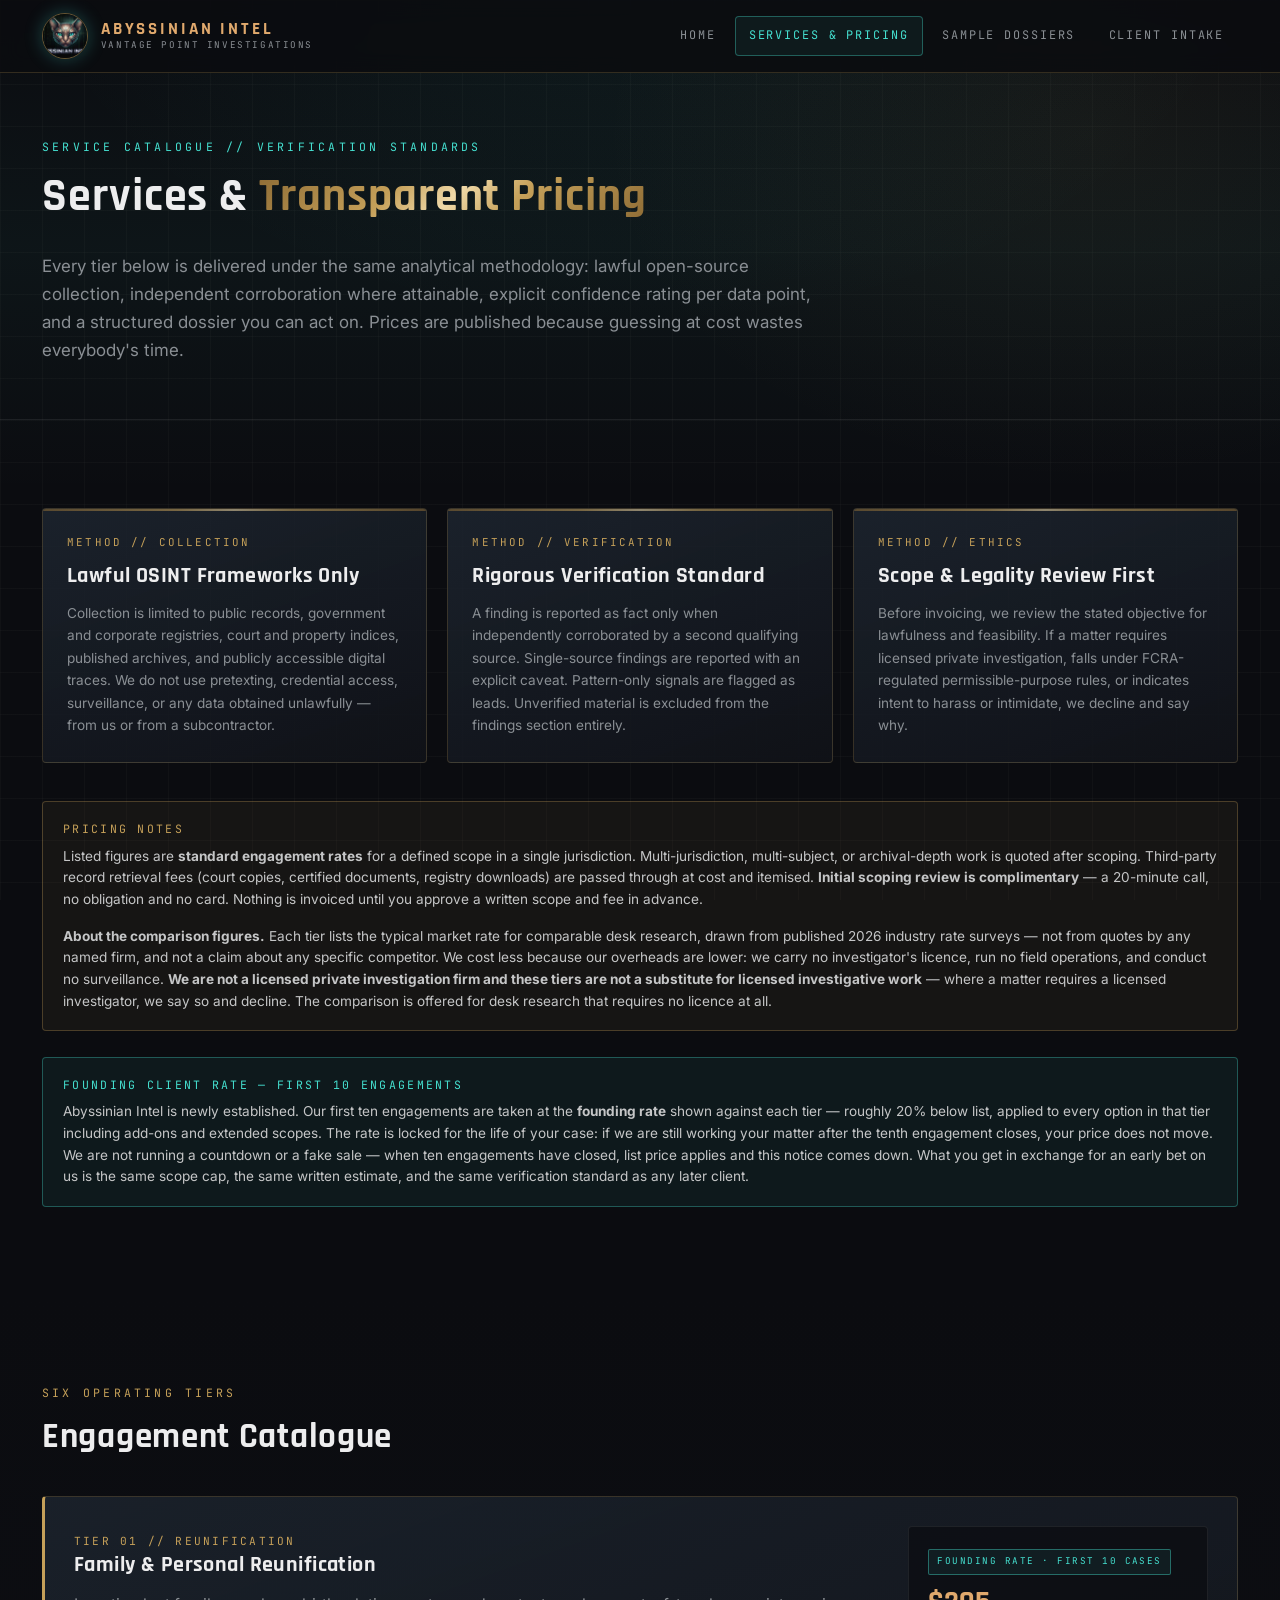
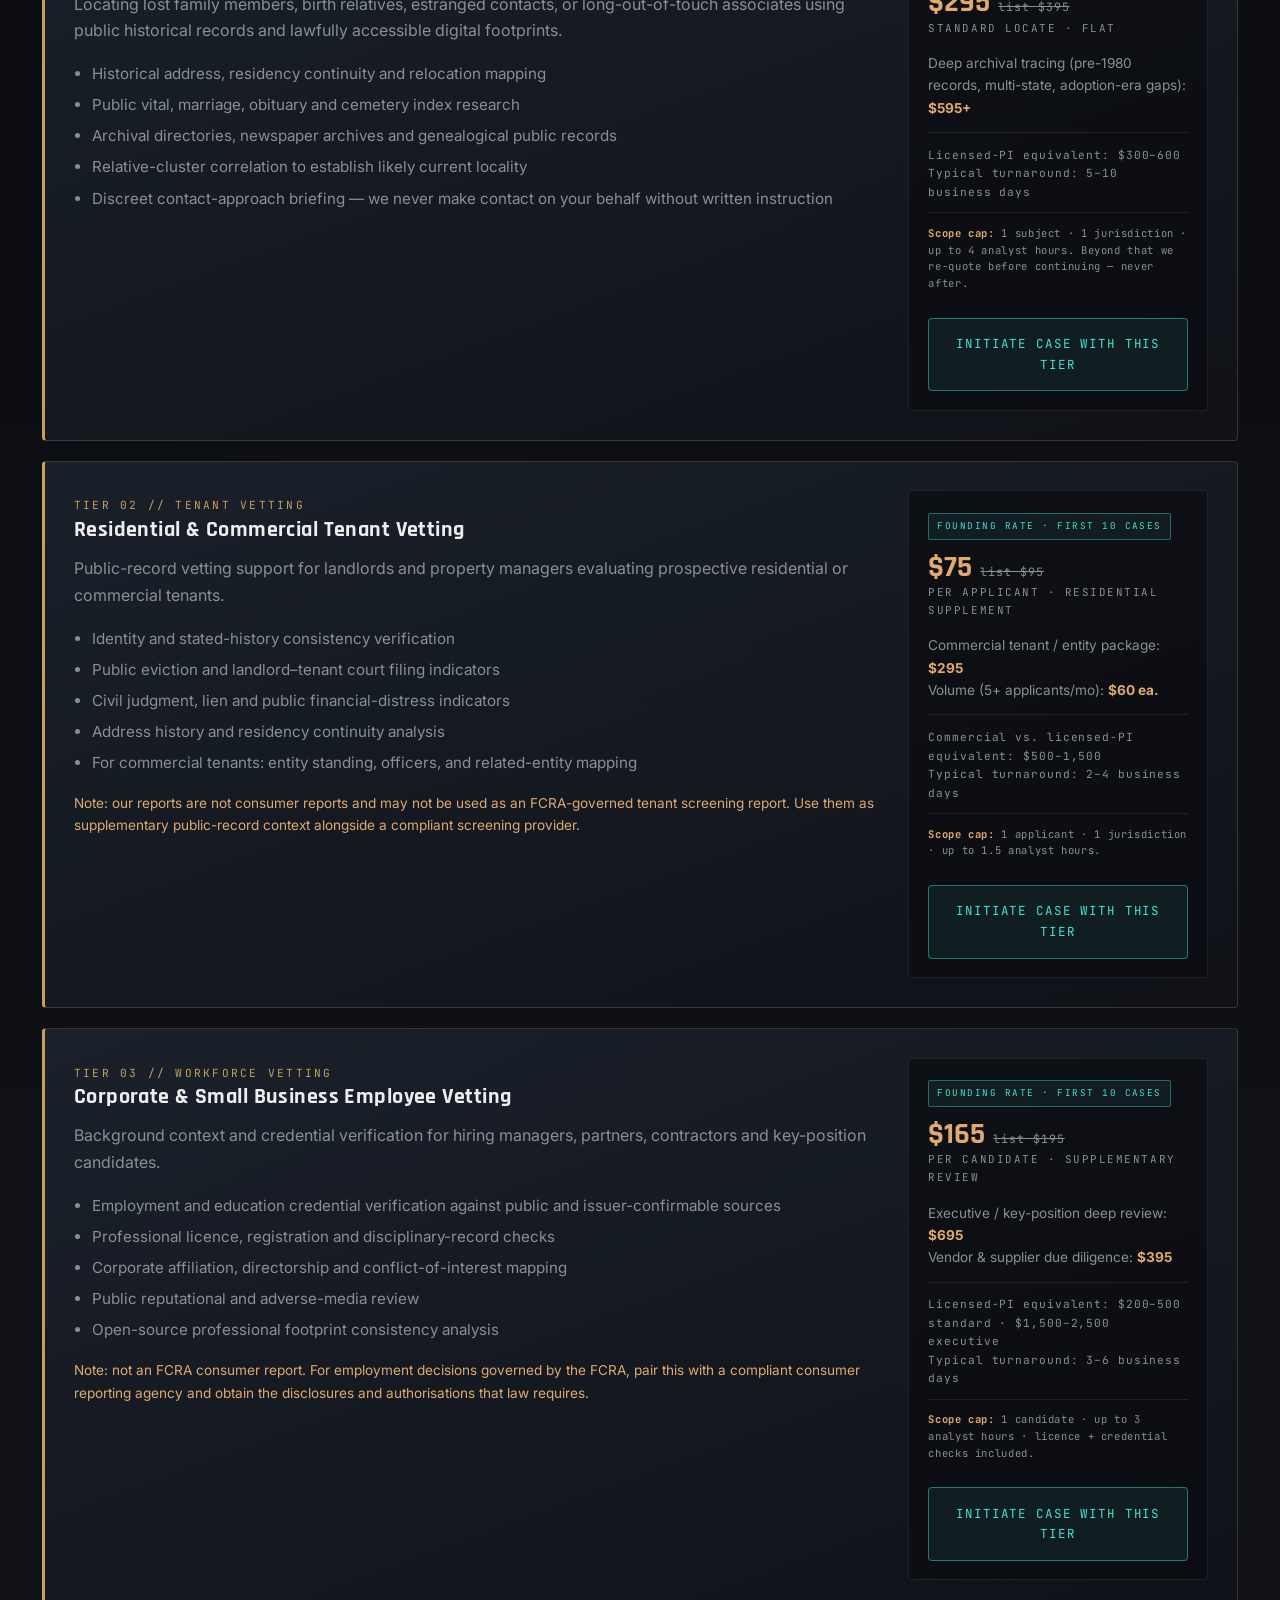
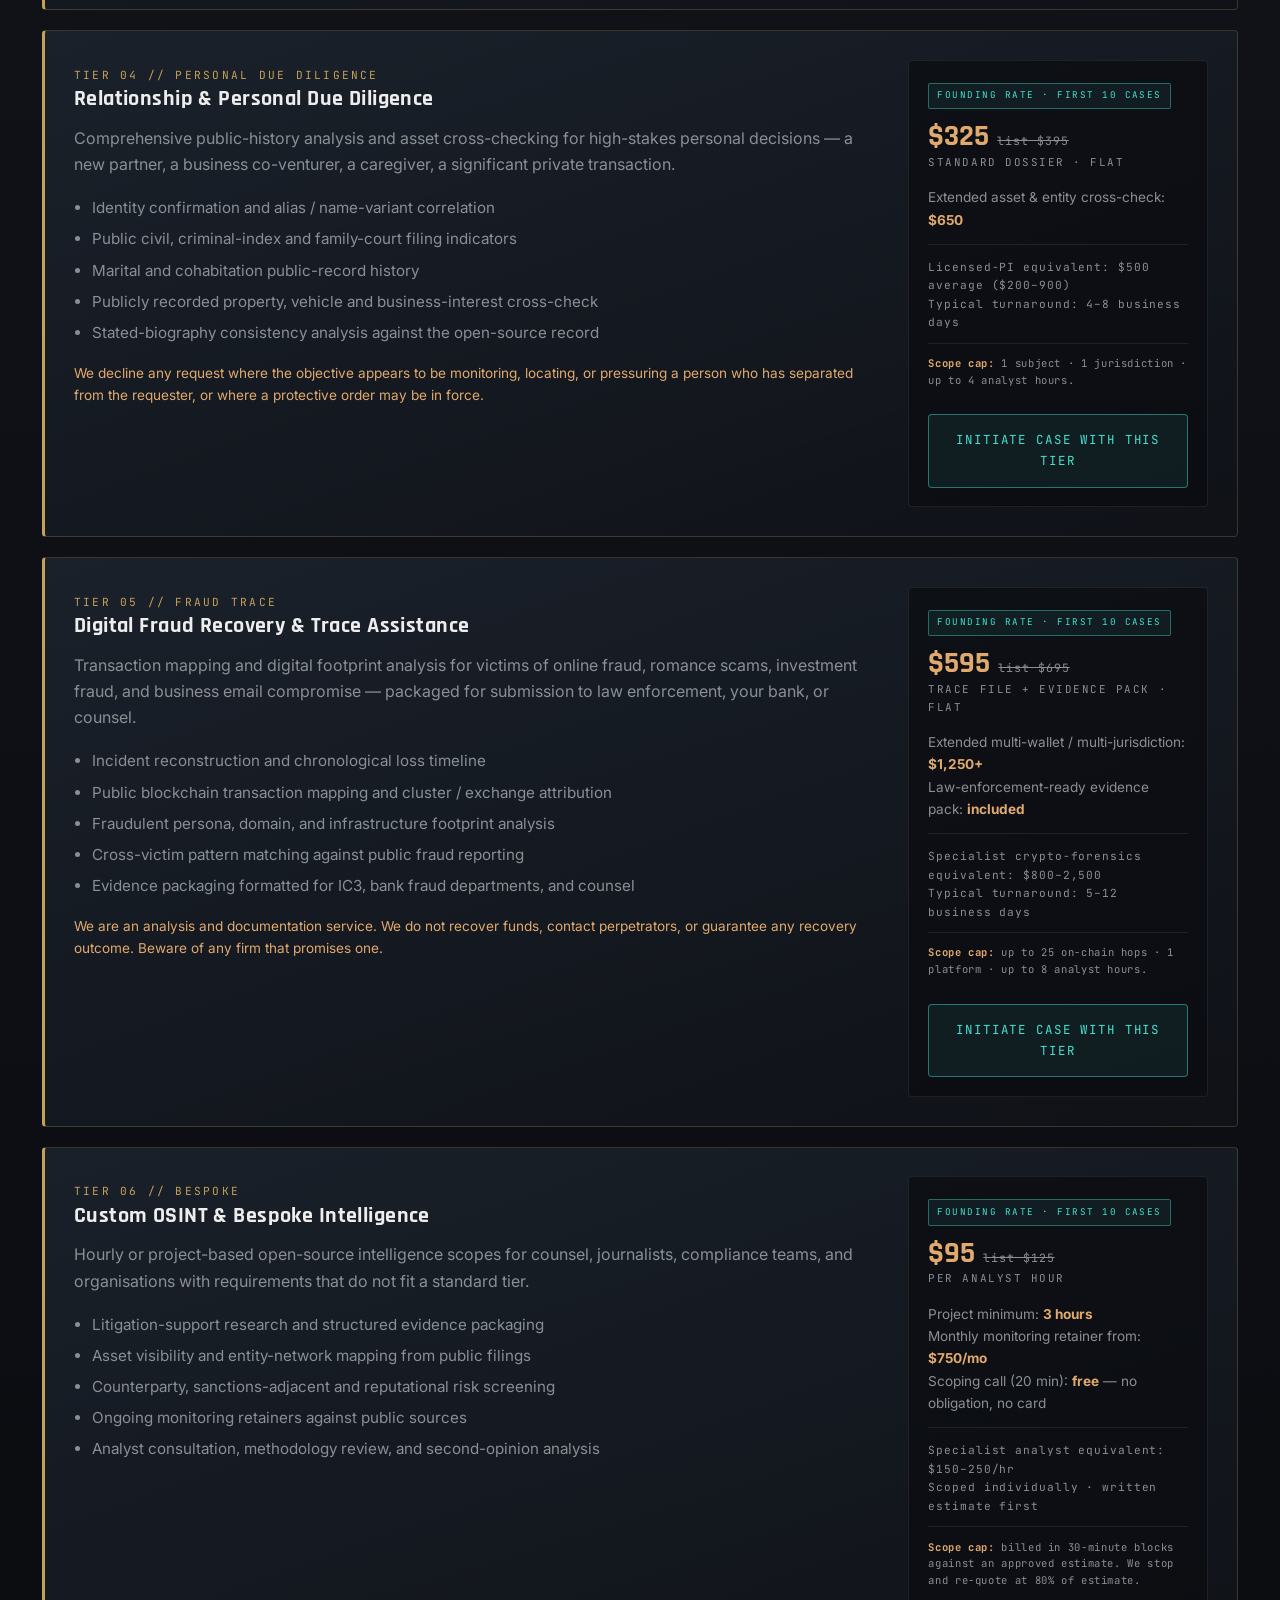
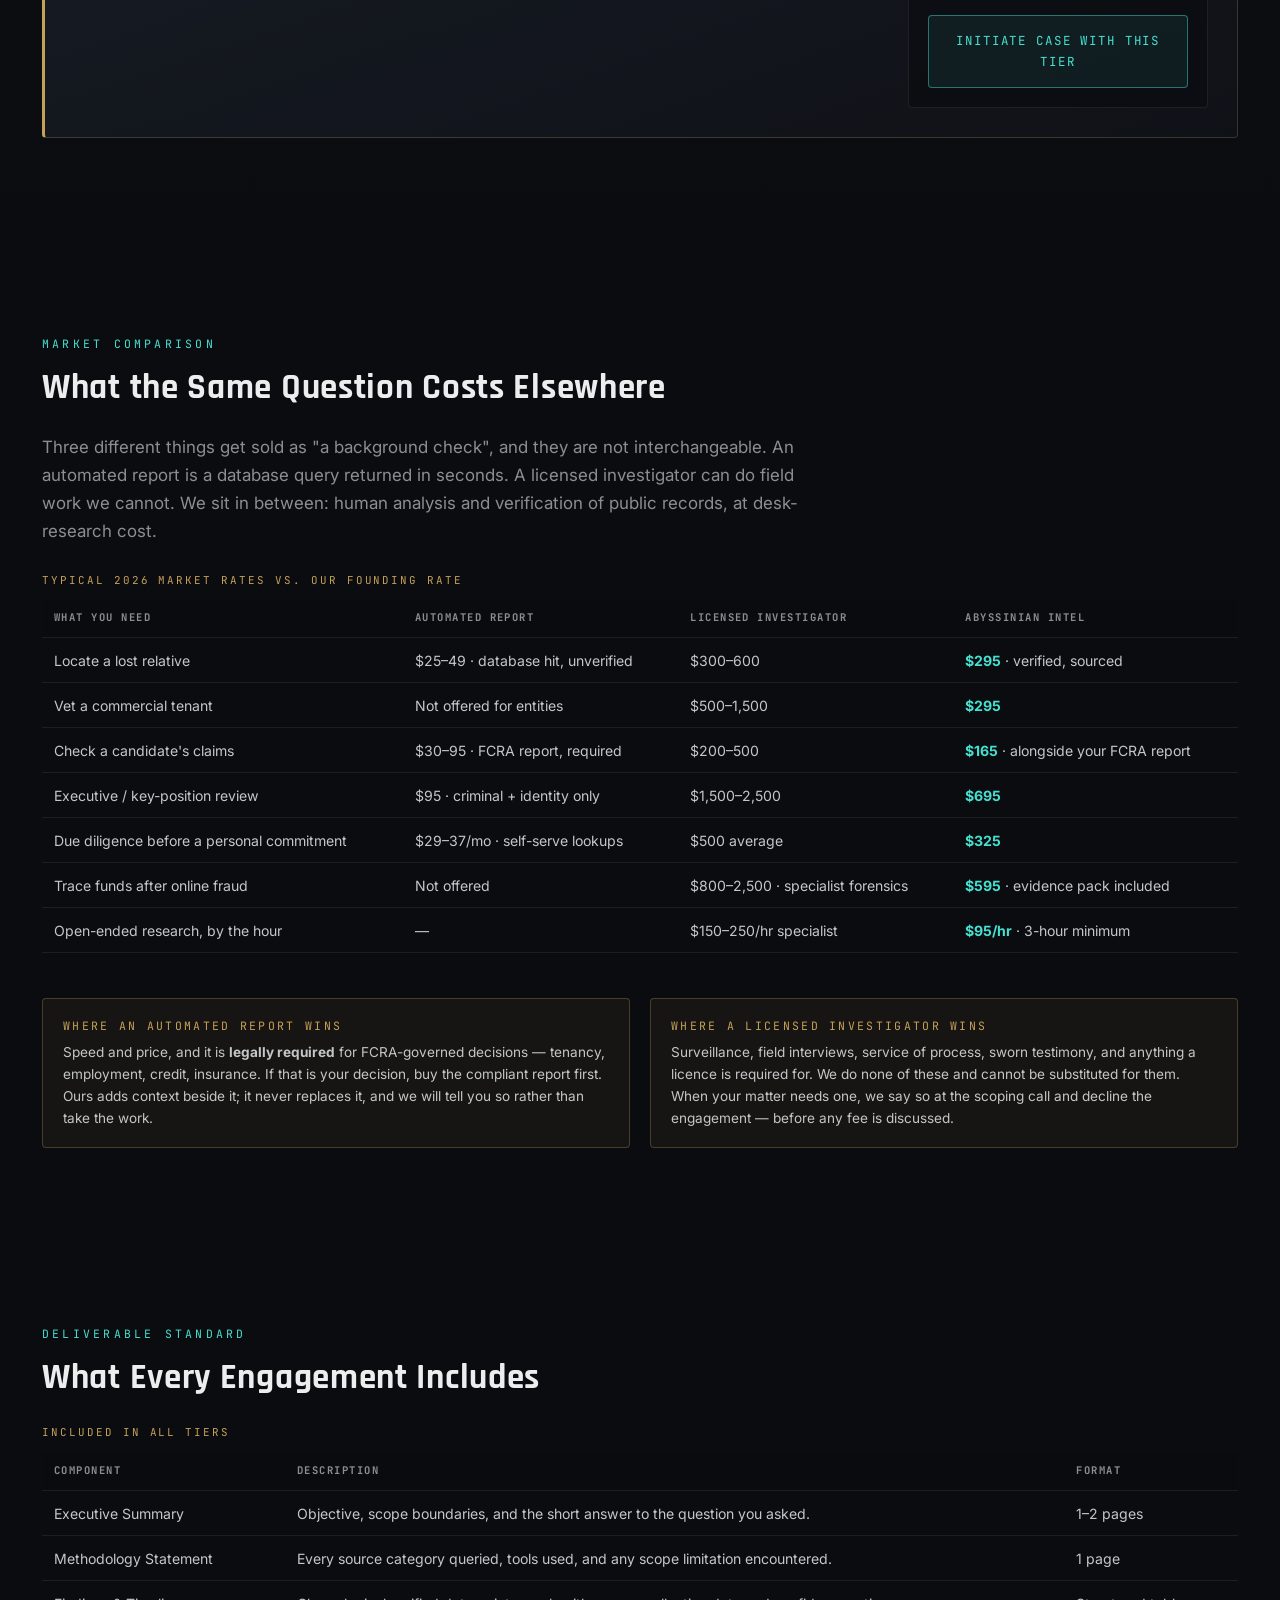
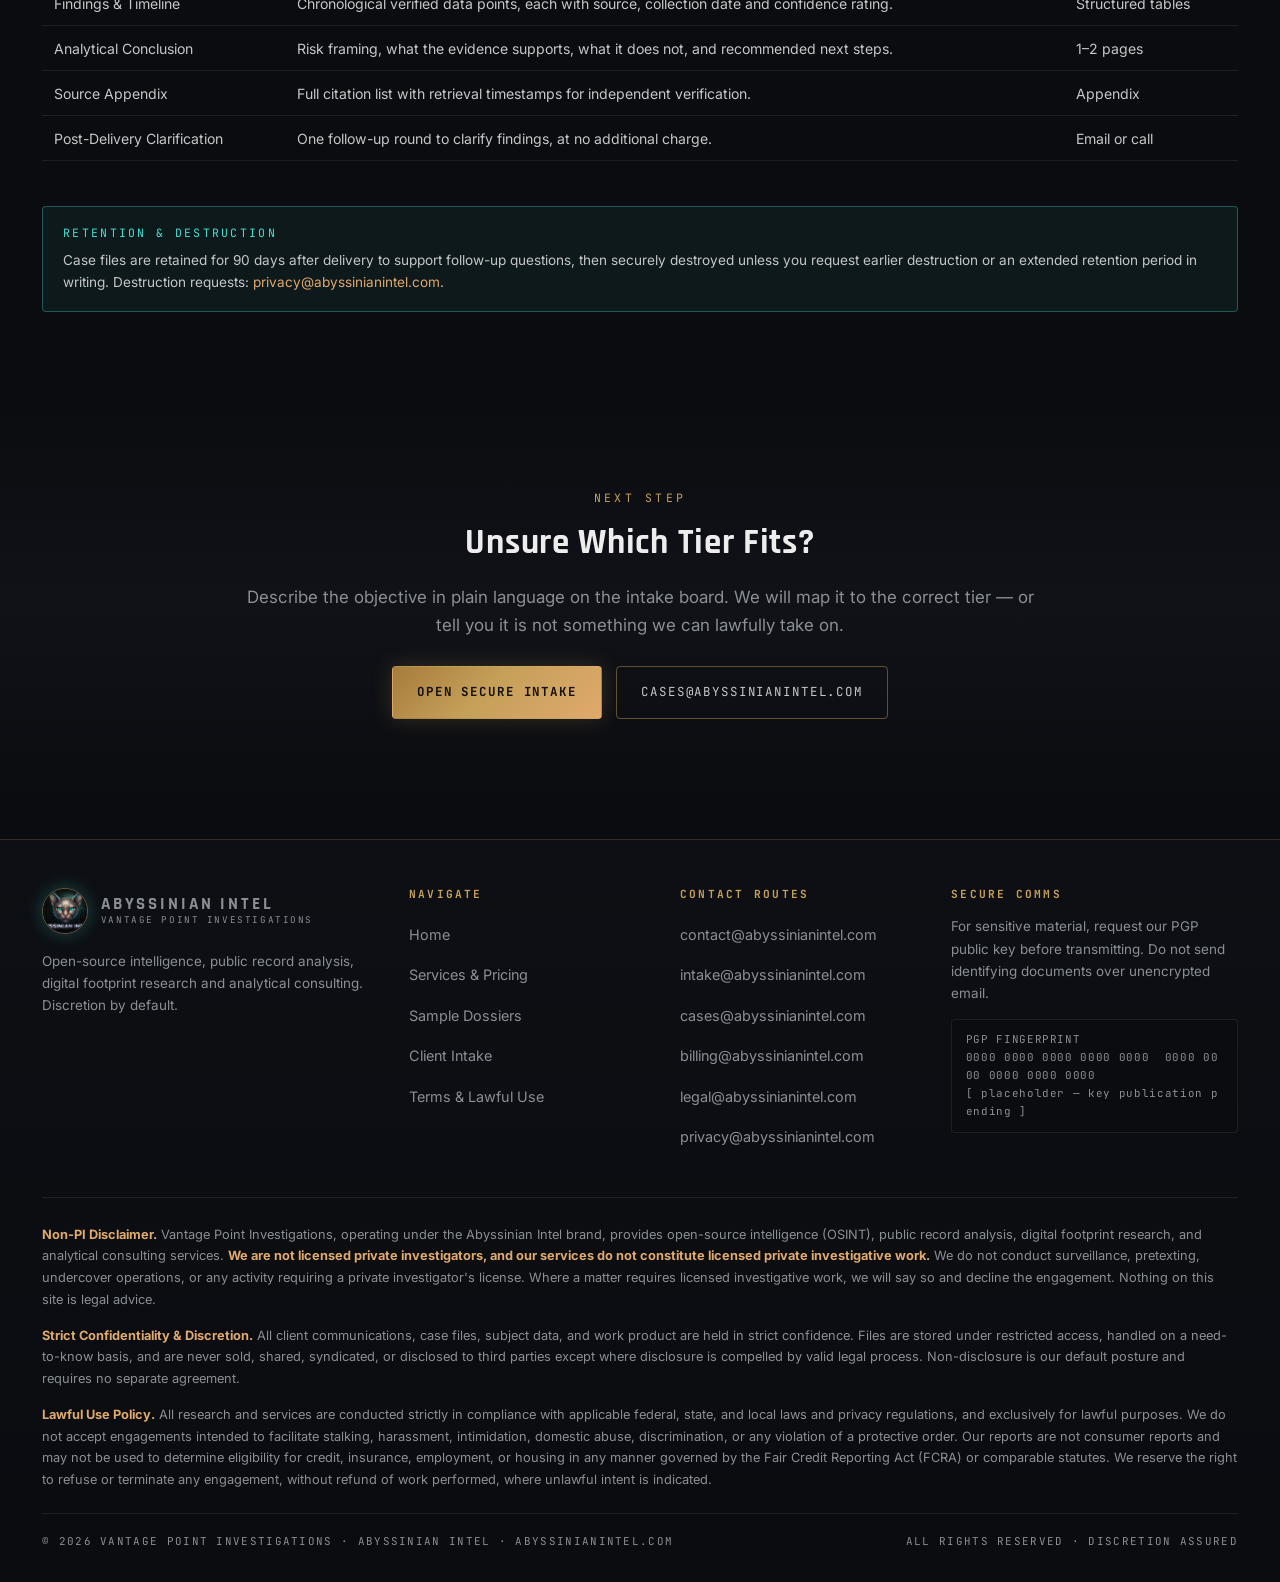
==== commit 28c7f167: "changed pricing and made services clear" ====
--- a/services.html
+++ b/services.html
@@ -86,12 +86,34 @@
 
       <div class="notice" role="note">
         <span class="notice__title">Pricing Notes</span>
-        <p class="mb-0 small">
+        <p class="small">
           Listed figures are <strong>standard engagement rates</strong> for a defined scope in a single jurisdiction.
           Multi-jurisdiction, multi-subject, or archival-depth work is quoted after scoping. Third-party record
           retrieval fees (court copies, certified documents, registry downloads) are passed through at cost and
-          itemised. <strong>Initial scoping review is complimentary.</strong> Nothing is invoiced until you approve
-          a written scope and fee in advance.
+          itemised. <strong>Initial scoping review is complimentary</strong> — a 20-minute call, no obligation and
+          no card. Nothing is invoiced until you approve a written scope and fee in advance.
+        </p>
+        <p class="mb-0 small">
+          <strong>About the comparison figures.</strong> Each tier lists the typical market rate for comparable
+          desk research, drawn from published 2026 industry rate surveys — not from quotes by any named firm, and
+          not a claim about any specific competitor. We cost less because our overheads are lower: we carry no
+          investigator's licence, run no field operations, and conduct no surveillance.
+          <strong>We are not a licensed private investigation firm and these tiers are not a substitute for
+          licensed investigative work</strong> — where a matter requires a licensed investigator, we say so and
+          decline. The comparison is offered for desk research that requires no licence at all.
+        </p>
+      </div>
+
+      <div class="notice notice--cyan mt-2" role="note">
+        <span class="notice__title">Founding Client Rate — First 10 Engagements</span>
+        <p class="small mb-0">
+          Abyssinian Intel is newly established. Our first ten engagements are taken at the
+          <strong>founding rate</strong> shown against each tier — roughly 20% below list, applied to every
+          option in that tier including add-ons and extended scopes. The rate is locked for the life of your
+          case: if we are still working your matter after the tenth engagement closes, your price does not move.
+          We are not running a countdown or a fake sale — when ten engagements have closed, list price applies
+          and this notice comes down. What you get in exchange for an early bet on us is the same scope cap,
+          the same written estimate, and the same verification standard as any later client.
         </p>
       </div>
     </div>
@@ -121,10 +143,12 @@
           </ul>
         </div>
         <aside class="tier__price">
-          <span class="tier__amount">$450</span>
+          <span class="price-flag">Founding rate · first 10 cases</span>
+          <span class="tier__amount">$295</span><span class="tier__was">list $395</span>
           <span class="tier__unit">Standard locate · flat</span>
-          <p class="small dim mb-1">Deep archival tracing (pre-1980 records, multi-state, adoption-era gaps): <strong style="color:var(--bronze)">$850+</strong></p>
-          <div class="tier__meta">Typical turnaround: 5–10 business days</div>
+          <p class="small dim mb-1">Deep archival tracing (pre-1980 records, multi-state, adoption-era gaps): <strong style="color:var(--bronze)">$595+</strong></p>
+          <div class="tier__meta">Licensed-PI equivalent: $300–600<br>Typical turnaround: 5–10 business days</div>
+          <div class="tier__scope"><strong>Scope cap:</strong> 1 subject · 1 jurisdiction · up to 4 analyst hours. Beyond that we re-quote before continuing — never after.</div>
           <a class="btn btn--cyan btn--block mt-2" href="intake.html?service=family-reunification">Initiate Case with this Tier</a>
         </aside>
       </article>
@@ -151,10 +175,12 @@
           </p>
         </div>
         <aside class="tier__price">
-          <span class="tier__amount">$185</span>
-          <span class="tier__unit">Per applicant · residential</span>
-          <p class="small dim mb-1">Commercial tenant / entity package: <strong style="color:var(--bronze)">$395</strong><br>Volume (5+ applicants/mo): <strong style="color:var(--bronze)">$149 ea.</strong></p>
-          <div class="tier__meta">Typical turnaround: 2–4 business days</div>
+          <span class="price-flag">Founding rate · first 10 cases</span>
+          <span class="tier__amount">$75</span><span class="tier__was">list $95</span>
+          <span class="tier__unit">Per applicant · residential supplement</span>
+          <p class="small dim mb-1">Commercial tenant / entity package: <strong style="color:var(--bronze)">$295</strong><br>Volume (5+ applicants/mo): <strong style="color:var(--bronze)">$60 ea.</strong></p>
+          <div class="tier__meta">Commercial vs. licensed-PI equivalent: $500–1,500<br>Typical turnaround: 2–4 business days</div>
+          <div class="tier__scope"><strong>Scope cap:</strong> 1 applicant · 1 jurisdiction · up to 1.5 analyst hours.</div>
           <a class="btn btn--cyan btn--block mt-2" href="intake.html?service=tenant-vetting">Initiate Case with this Tier</a>
         </aside>
       </article>
@@ -181,10 +207,12 @@
           </p>
         </div>
         <aside class="tier__price">
-          <span class="tier__amount">$275</span>
-          <span class="tier__unit">Per candidate · standard</span>
-          <p class="small dim mb-1">Executive / key-position deep review: <strong style="color:var(--bronze)">$650</strong><br>Vendor &amp; supplier due diligence: <strong style="color:var(--bronze)">$495</strong></p>
-          <div class="tier__meta">Typical turnaround: 3–6 business days</div>
+          <span class="price-flag">Founding rate · first 10 cases</span>
+          <span class="tier__amount">$165</span><span class="tier__was">list $195</span>
+          <span class="tier__unit">Per candidate · supplementary review</span>
+          <p class="small dim mb-1">Executive / key-position deep review: <strong style="color:var(--bronze)">$695</strong><br>Vendor &amp; supplier due diligence: <strong style="color:var(--bronze)">$395</strong></p>
+          <div class="tier__meta">Licensed-PI equivalent: $200–500 standard · $1,500–2,500 executive<br>Typical turnaround: 3–6 business days</div>
+          <div class="tier__scope"><strong>Scope cap:</strong> 1 candidate · up to 3 analyst hours · licence + credential checks included.</div>
           <a class="btn btn--cyan btn--block mt-2" href="intake.html?service=employee-vetting">Initiate Case with this Tier</a>
         </aside>
       </article>
@@ -211,10 +239,12 @@
           </p>
         </div>
         <aside class="tier__price">
-          <span class="tier__amount">$395</span>
+          <span class="price-flag">Founding rate · first 10 cases</span>
+          <span class="tier__amount">$325</span><span class="tier__was">list $395</span>
           <span class="tier__unit">Standard dossier · flat</span>
-          <p class="small dim mb-1">Extended asset &amp; entity cross-check: <strong style="color:var(--bronze)">$795</strong></p>
-          <div class="tier__meta">Typical turnaround: 4–8 business days</div>
+          <p class="small dim mb-1">Extended asset &amp; entity cross-check: <strong style="color:var(--bronze)">$650</strong></p>
+          <div class="tier__meta">Licensed-PI equivalent: $500 average ($200–900)<br>Typical turnaround: 4–8 business days</div>
+          <div class="tier__scope"><strong>Scope cap:</strong> 1 subject · 1 jurisdiction · up to 4 analyst hours.</div>
           <a class="btn btn--cyan btn--block mt-2" href="intake.html?service=relationship-diligence">Initiate Case with this Tier</a>
         </aside>
       </article>
@@ -242,10 +272,12 @@
           </p>
         </div>
         <aside class="tier__price">
-          <span class="tier__amount">$550</span>
-          <span class="tier__unit">Trace file · flat</span>
-          <p class="small dim mb-1">Extended multi-wallet / multi-jurisdiction: <strong style="color:var(--bronze)">$1,200+</strong><br>Law-enforcement-ready evidence pack add-on: <strong style="color:var(--bronze)">$250</strong></p>
-          <div class="tier__meta">Typical turnaround: 5–12 business days</div>
+          <span class="price-flag">Founding rate · first 10 cases</span>
+          <span class="tier__amount">$595</span><span class="tier__was">list $695</span>
+          <span class="tier__unit">Trace file + evidence pack · flat</span>
+          <p class="small dim mb-1">Extended multi-wallet / multi-jurisdiction: <strong style="color:var(--bronze)">$1,250+</strong><br>Law-enforcement-ready evidence pack: <strong style="color:var(--bronze)">included</strong></p>
+          <div class="tier__meta">Specialist crypto-forensics equivalent: $800–2,500<br>Typical turnaround: 5–12 business days</div>
+          <div class="tier__scope"><strong>Scope cap:</strong> up to 25 on-chain hops · 1 platform · up to 8 analyst hours.</div>
           <a class="btn btn--cyan btn--block mt-2" href="intake.html?service=fraud-trace">Initiate Case with this Tier</a>
         </aside>
       </article>
@@ -268,14 +300,106 @@
           </ul>
         </div>
         <aside class="tier__price">
-          <span class="tier__amount">$125</span>
+          <span class="price-flag">Founding rate · first 10 cases</span>
+          <span class="tier__amount">$95</span><span class="tier__was">list $125</span>
           <span class="tier__unit">Per analyst hour</span>
-          <p class="small dim mb-1">Project minimum: <strong style="color:var(--bronze)">4 hours</strong><br>Monthly monitoring retainer from: <strong style="color:var(--bronze)">$900/mo</strong><br>Consultation call (60 min): <strong style="color:var(--bronze)">$150</strong></p>
-          <div class="tier__meta">Scoped individually · written estimate first</div>
+          <p class="small dim mb-1">Project minimum: <strong style="color:var(--bronze)">3 hours</strong><br>Monthly monitoring retainer from: <strong style="color:var(--bronze)">$750/mo</strong><br>Scoping call (20 min): <strong style="color:var(--bronze)">free</strong> — no obligation, no card</p>
+          <div class="tier__meta">Specialist analyst equivalent: $150–250/hr<br>Scoped individually · written estimate first</div>
+          <div class="tier__scope"><strong>Scope cap:</strong> billed in 30-minute blocks against an approved estimate. We stop and re-quote at 80% of estimate.</div>
           <a class="btn btn--cyan btn--block mt-2" href="intake.html?service=custom-osint">Initiate Case with this Tier</a>
         </aside>
       </article>
 
+    </div>
+  </section>
+
+  <!-- ====================== MARKET COMPARISON ====================== -->
+  <section class="section">
+    <div class="wrap">
+      <span class="eyebrow">Market Comparison</span>
+      <h2 class="mb-2">What the Same Question Costs Elsewhere</h2>
+      <p class="lede mb-2">
+        Three different things get sold as "a background check", and they are not interchangeable. An automated
+        report is a database query returned in seconds. A licensed investigator can do field work we cannot.
+        We sit in between: human analysis and verification of public records, at desk-research cost.
+      </p>
+
+      <div class="table-scroll">
+        <table class="data-table">
+          <caption>Typical 2026 market rates vs. our founding rate</caption>
+          <thead>
+            <tr>
+              <th scope="col">What you need</th>
+              <th scope="col">Automated report</th>
+              <th scope="col">Licensed investigator</th>
+              <th scope="col">Abyssinian Intel</th>
+            </tr>
+          </thead>
+          <tbody>
+            <tr>
+              <td>Locate a lost relative</td>
+              <td>$25–49 · database hit, unverified</td>
+              <td>$300–600</td>
+              <td><strong style="color:var(--cyan)">$295</strong> · verified, sourced</td>
+            </tr>
+            <tr>
+              <td>Vet a commercial tenant</td>
+              <td>Not offered for entities</td>
+              <td>$500–1,500</td>
+              <td><strong style="color:var(--cyan)">$295</strong></td>
+            </tr>
+            <tr>
+              <td>Check a candidate's claims</td>
+              <td>$30–95 · FCRA report, required</td>
+              <td>$200–500</td>
+              <td><strong style="color:var(--cyan)">$165</strong> · alongside your FCRA report</td>
+            </tr>
+            <tr>
+              <td>Executive / key-position review</td>
+              <td>$95 · criminal + identity only</td>
+              <td>$1,500–2,500</td>
+              <td><strong style="color:var(--cyan)">$695</strong></td>
+            </tr>
+            <tr>
+              <td>Due diligence before a personal commitment</td>
+              <td>$29–37/mo · self-serve lookups</td>
+              <td>$500 average</td>
+              <td><strong style="color:var(--cyan)">$325</strong></td>
+            </tr>
+            <tr>
+              <td>Trace funds after online fraud</td>
+              <td>Not offered</td>
+              <td>$800–2,500 · specialist forensics</td>
+              <td><strong style="color:var(--cyan)">$595</strong> · evidence pack included</td>
+            </tr>
+            <tr>
+              <td>Open-ended research, by the hour</td>
+              <td>—</td>
+              <td>$150–250/hr specialist</td>
+              <td><strong style="color:var(--cyan)">$95/hr</strong> · 3-hour minimum</td>
+            </tr>
+          </tbody>
+        </table>
+      </div>
+
+      <div class="grid grid--2 mt-2">
+        <div class="notice">
+          <span class="notice__title">Where an Automated Report Wins</span>
+          <p class="mb-0 small">
+            Speed and price, and it is <strong>legally required</strong> for FCRA-governed decisions —
+            tenancy, employment, credit, insurance. If that is your decision, buy the compliant report first.
+            Ours adds context beside it; it never replaces it, and we will tell you so rather than take the work.
+          </p>
+        </div>
+        <div class="notice">
+          <span class="notice__title">Where a Licensed Investigator Wins</span>
+          <p class="mb-0 small">
+            Surveillance, field interviews, service of process, sworn testimony, and anything a licence is
+            required for. We do none of these and cannot be substituted for them. When your matter needs one,
+            we say so at the scoping call and decline the engagement — before any fee is discussed.
+          </p>
+        </div>
+      </div>
     </div>
   </section>
 
@@ -376,7 +500,8 @@
         </p>
         <div class="pgp">
           PGP FINGERPRINT<br>
-          32BE 6916 3E31 FA65 7C07&nbsp; D18D A926 3EB9 6D8C D476<br>
+          0000 0000 0000 0000 0000&nbsp; 0000 0000 0000 0000 0000<br>
+          <span class="dim">[ placeholder — key publication pending ]</span>
         </div>
       </div>
     </div>
--- a/assets/css/style.css
+++ b/assets/css/style.css
@@ -428,6 +428,42 @@
   display: block;
   margin-bottom: .9rem;
 }
+/* Founding-client price block: flag, live price, struck-through list price.
+   Used in .tier__price on services.html. */
+.price-flag {
+  display: inline-block;
+  font-family: var(--font-mono);
+  font-size: .58rem;
+  letter-spacing: .16em;
+  text-transform: uppercase;
+  color: var(--cyan);
+  border: 1px solid rgba(69,224,208,.4);
+  background: rgba(69,224,208,.07);
+  border-radius: 2px;
+  padding: .28rem .5rem;
+  margin-bottom: .7rem;
+}
+.tier__was {
+  display: inline-block;
+  font-family: var(--font-mono);
+  font-size: .72rem;
+  letter-spacing: .08em;
+  color: var(--bone-dim);
+  text-decoration: line-through;
+  margin-left: .5rem;
+}
+.tier__scope {
+  font-family: var(--font-mono);
+  font-size: .66rem;
+  letter-spacing: .06em;
+  line-height: 1.6;
+  color: var(--bone-dim);
+  border-top: var(--edge-soft);
+  padding-top: .7rem;
+  margin-top: .7rem;
+}
+.tier__scope strong { color: var(--bronze); }
+
 .tier__meta {
   font-family: var(--font-mono);
   font-size: .7rem;
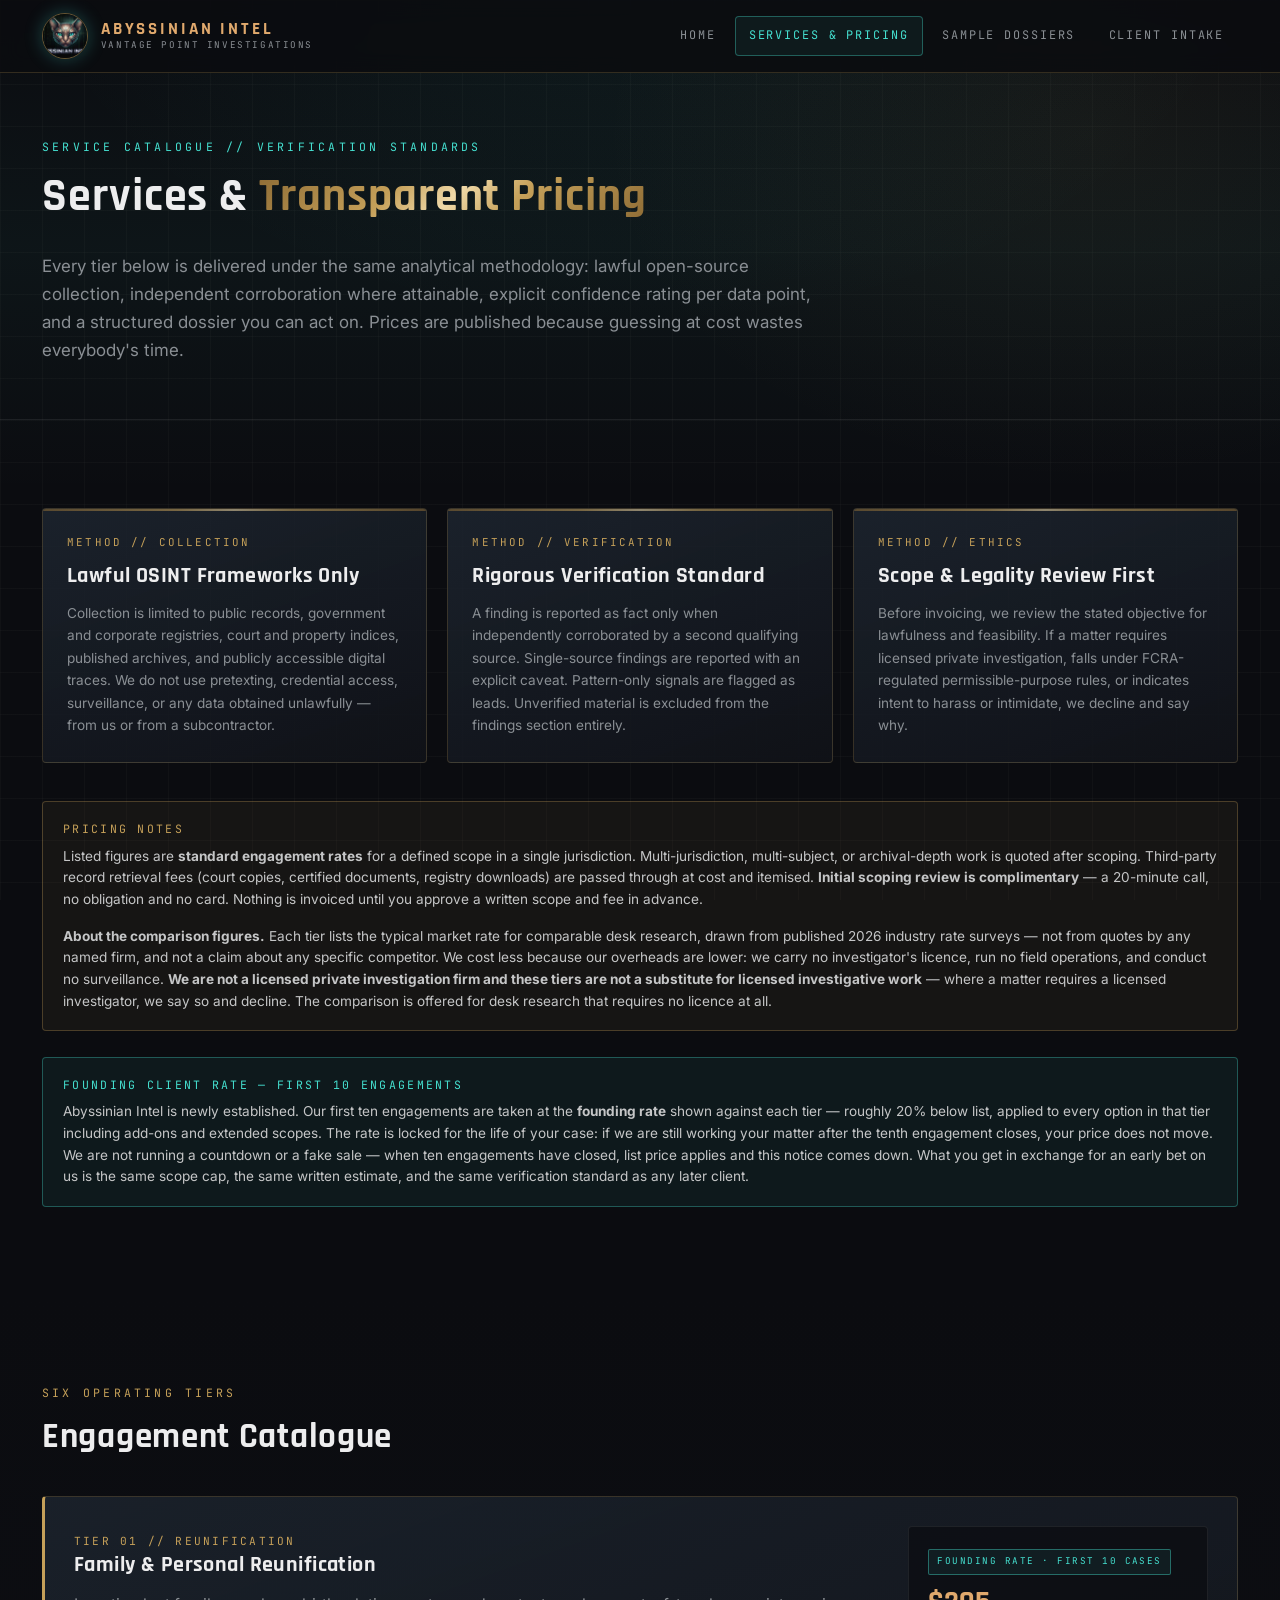
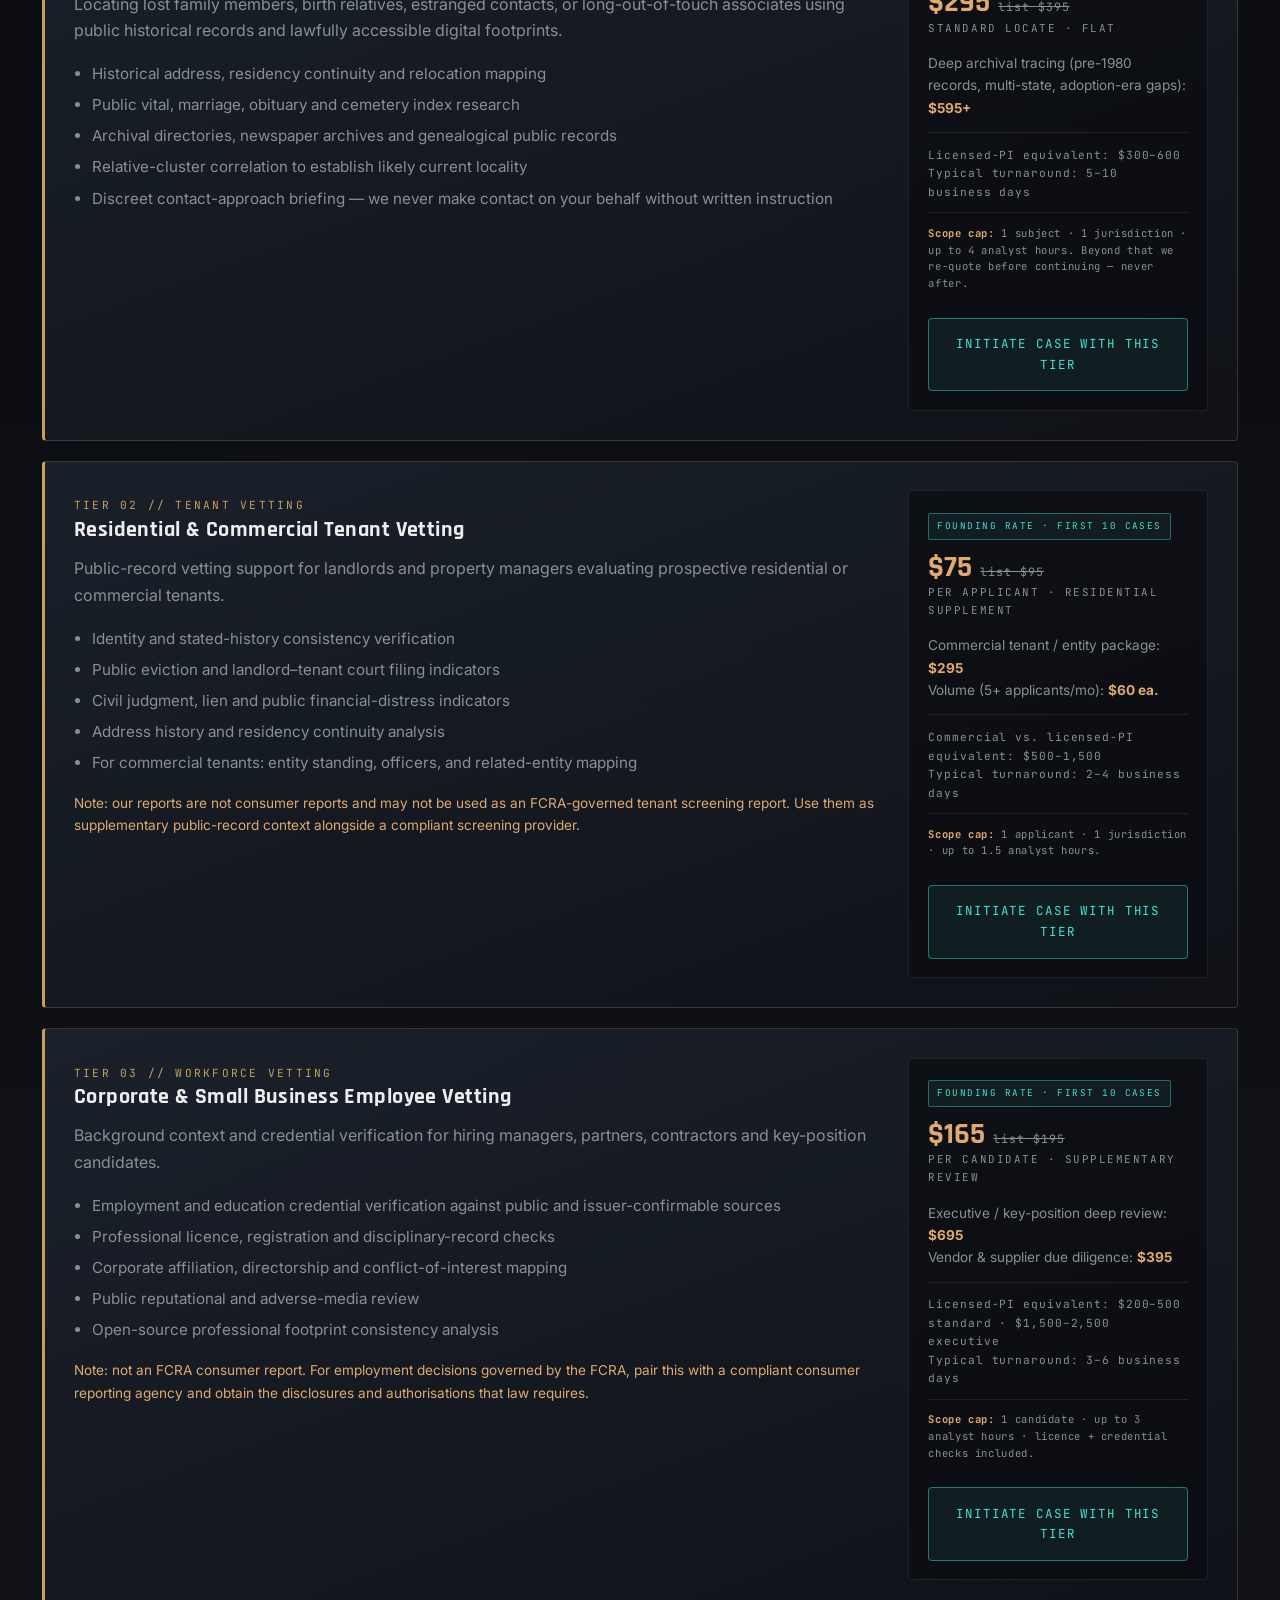
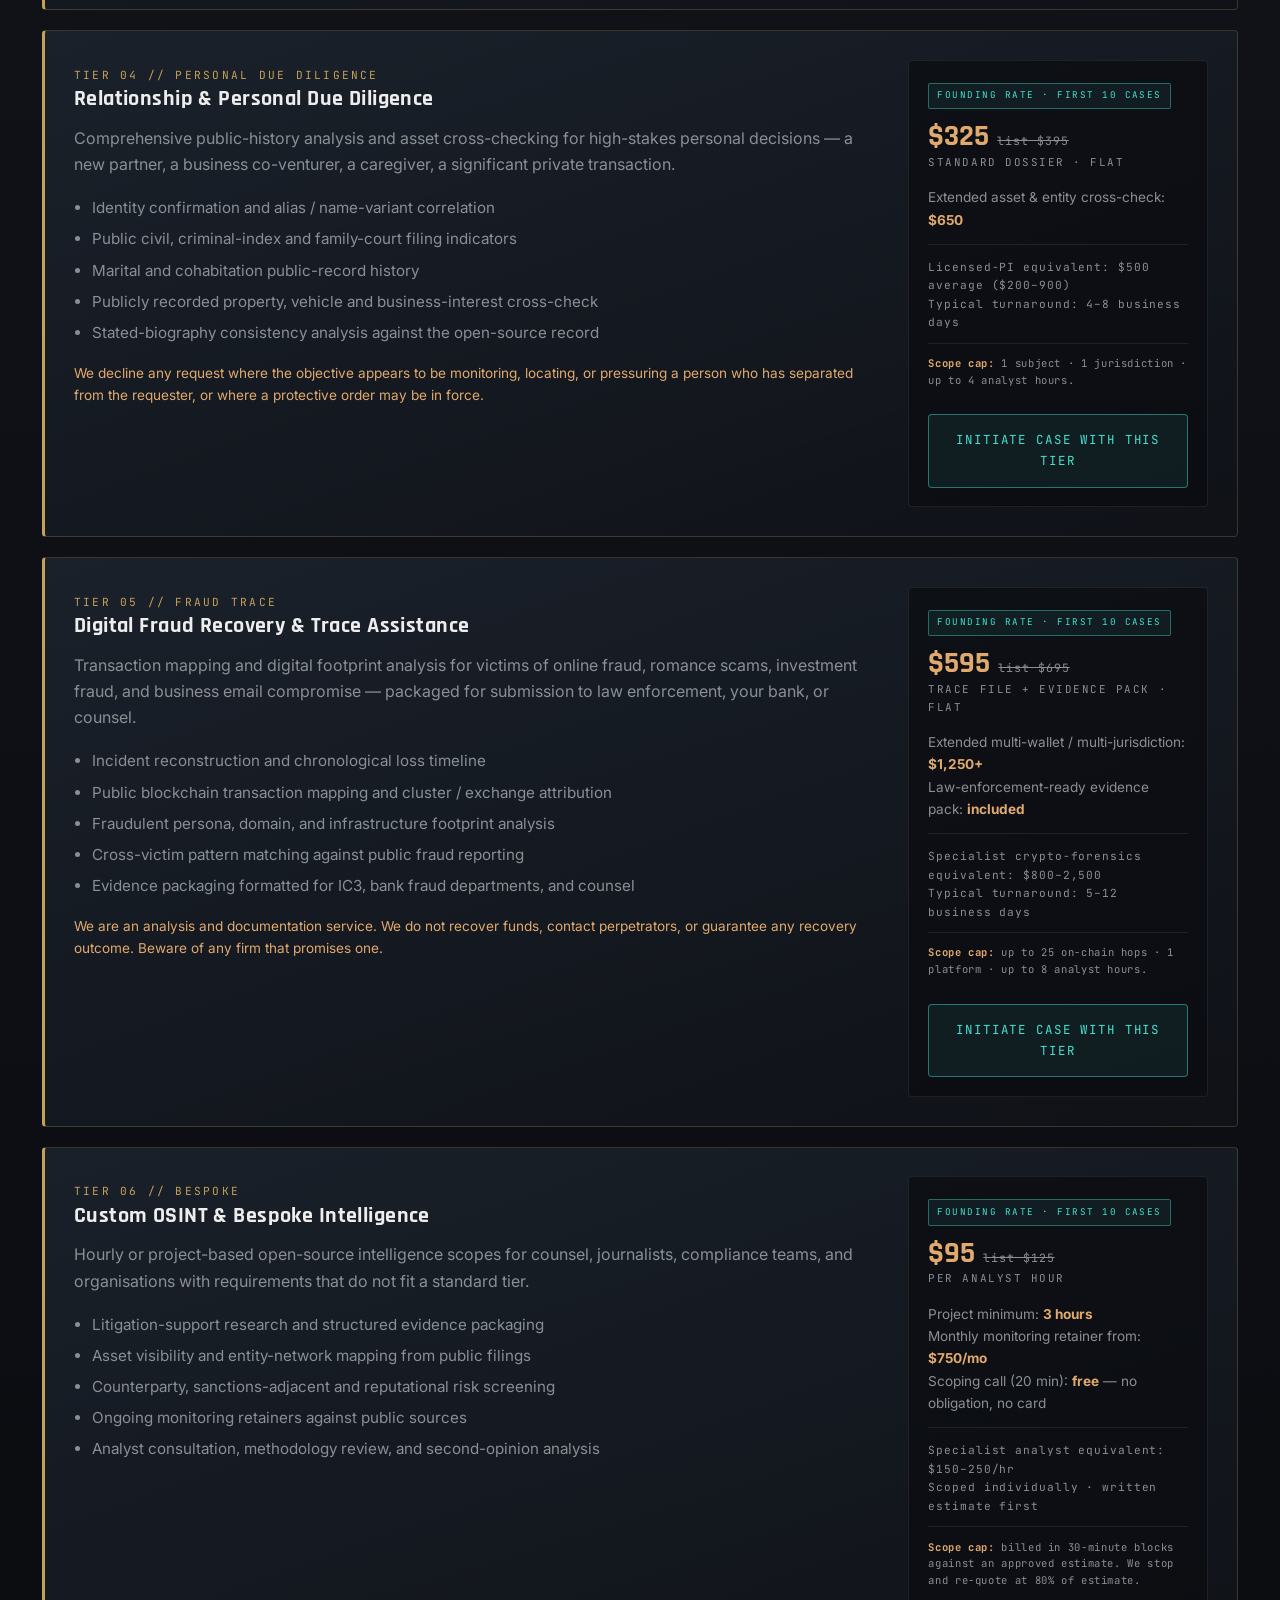
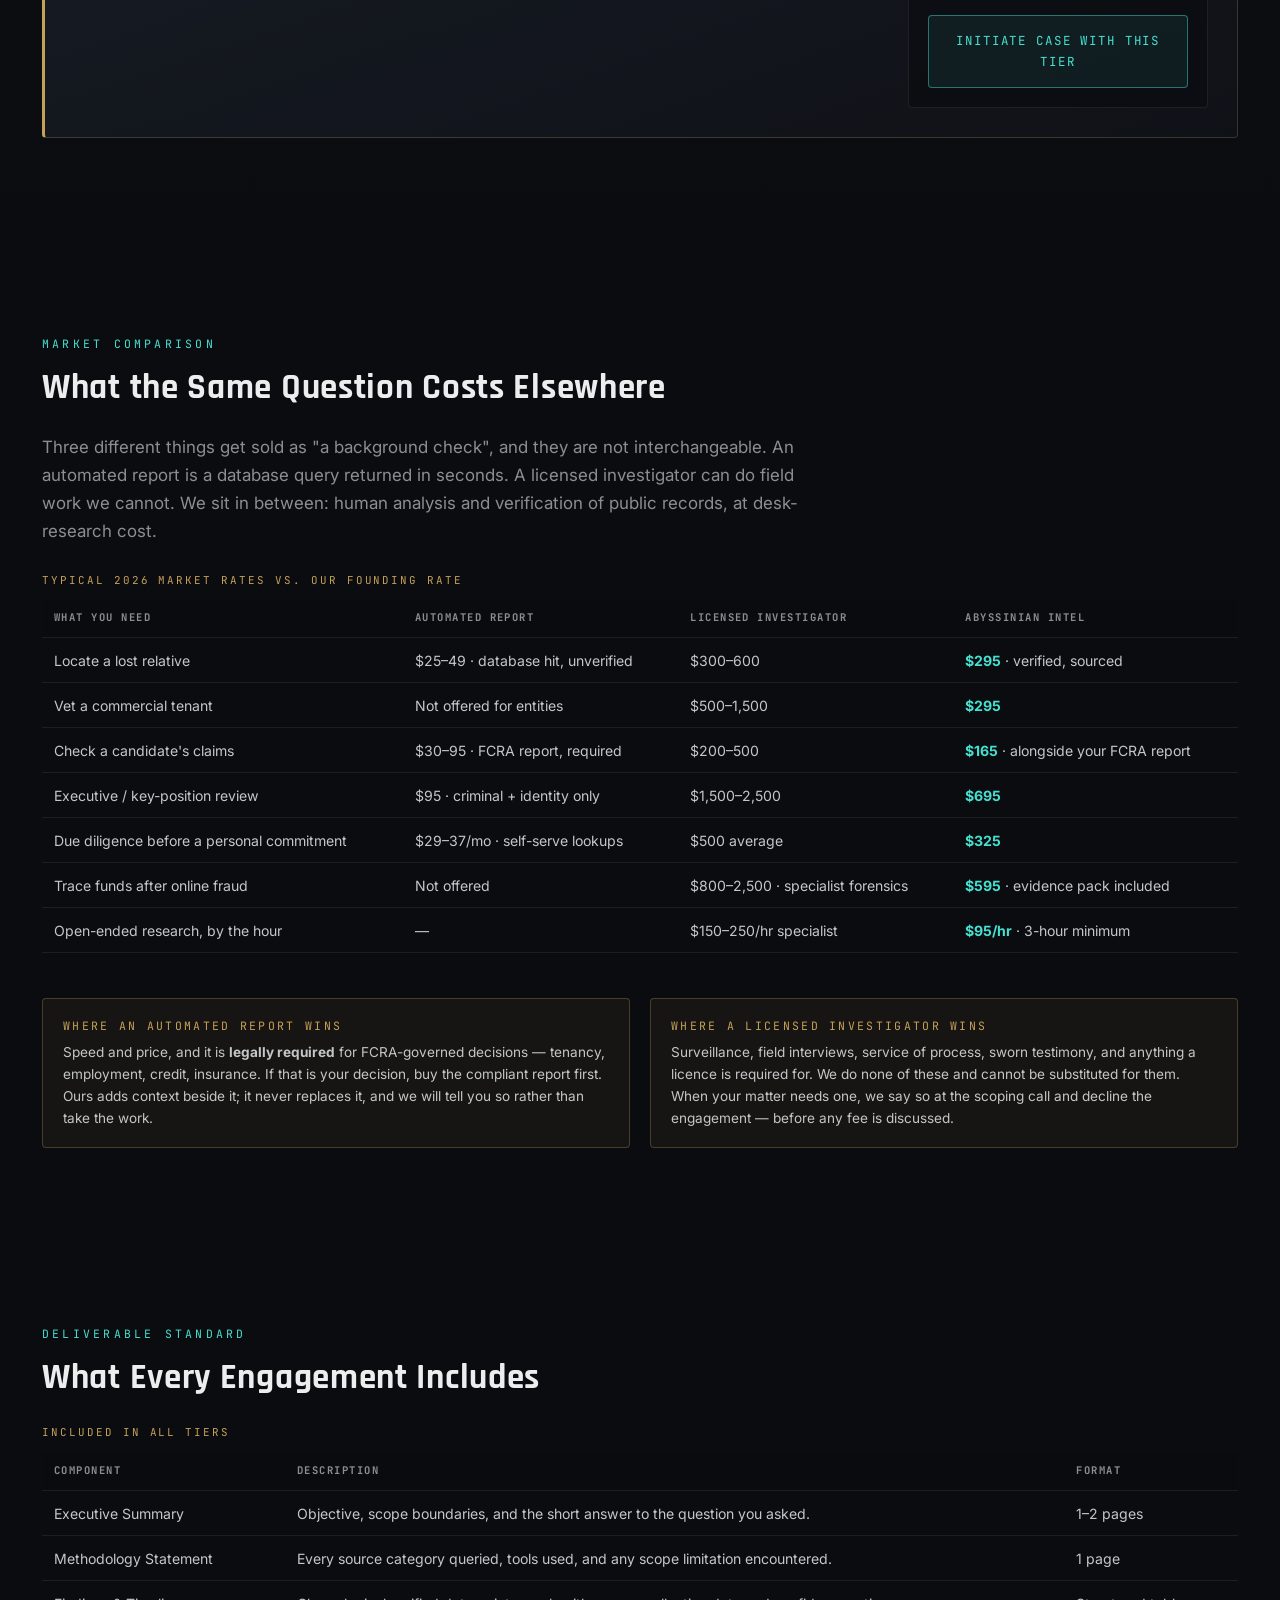
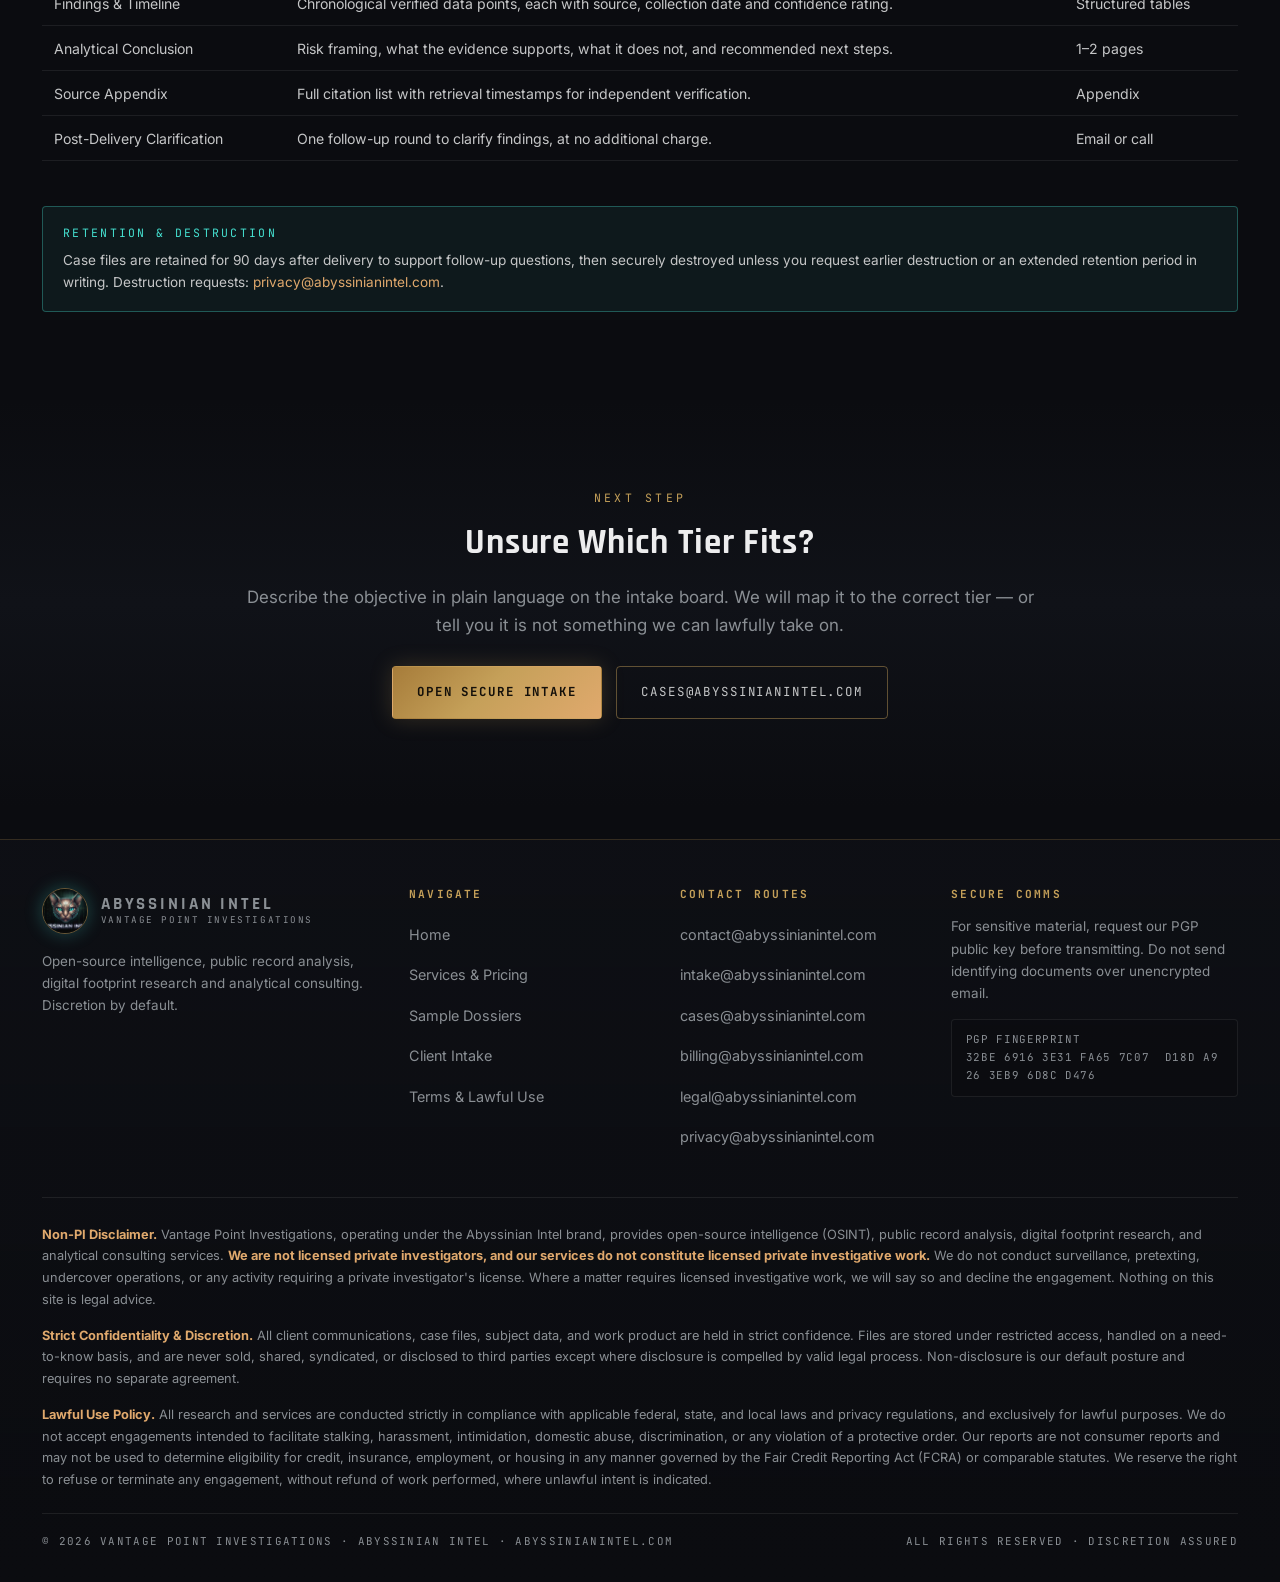
==== commit 87a5a66b: "input PGP keys to mine" ====
--- a/services.html
+++ b/services.html
@@ -500,8 +500,7 @@
         </p>
         <div class="pgp">
           PGP FINGERPRINT<br>
-          0000 0000 0000 0000 0000&nbsp; 0000 0000 0000 0000 0000<br>
-          <span class="dim">[ placeholder — key publication pending ]</span>
+          32BE 6916 3E31 FA65 7C07&nbsp; D18D A926 3EB9 6D8C D476<br>
         </div>
       </div>
     </div>
